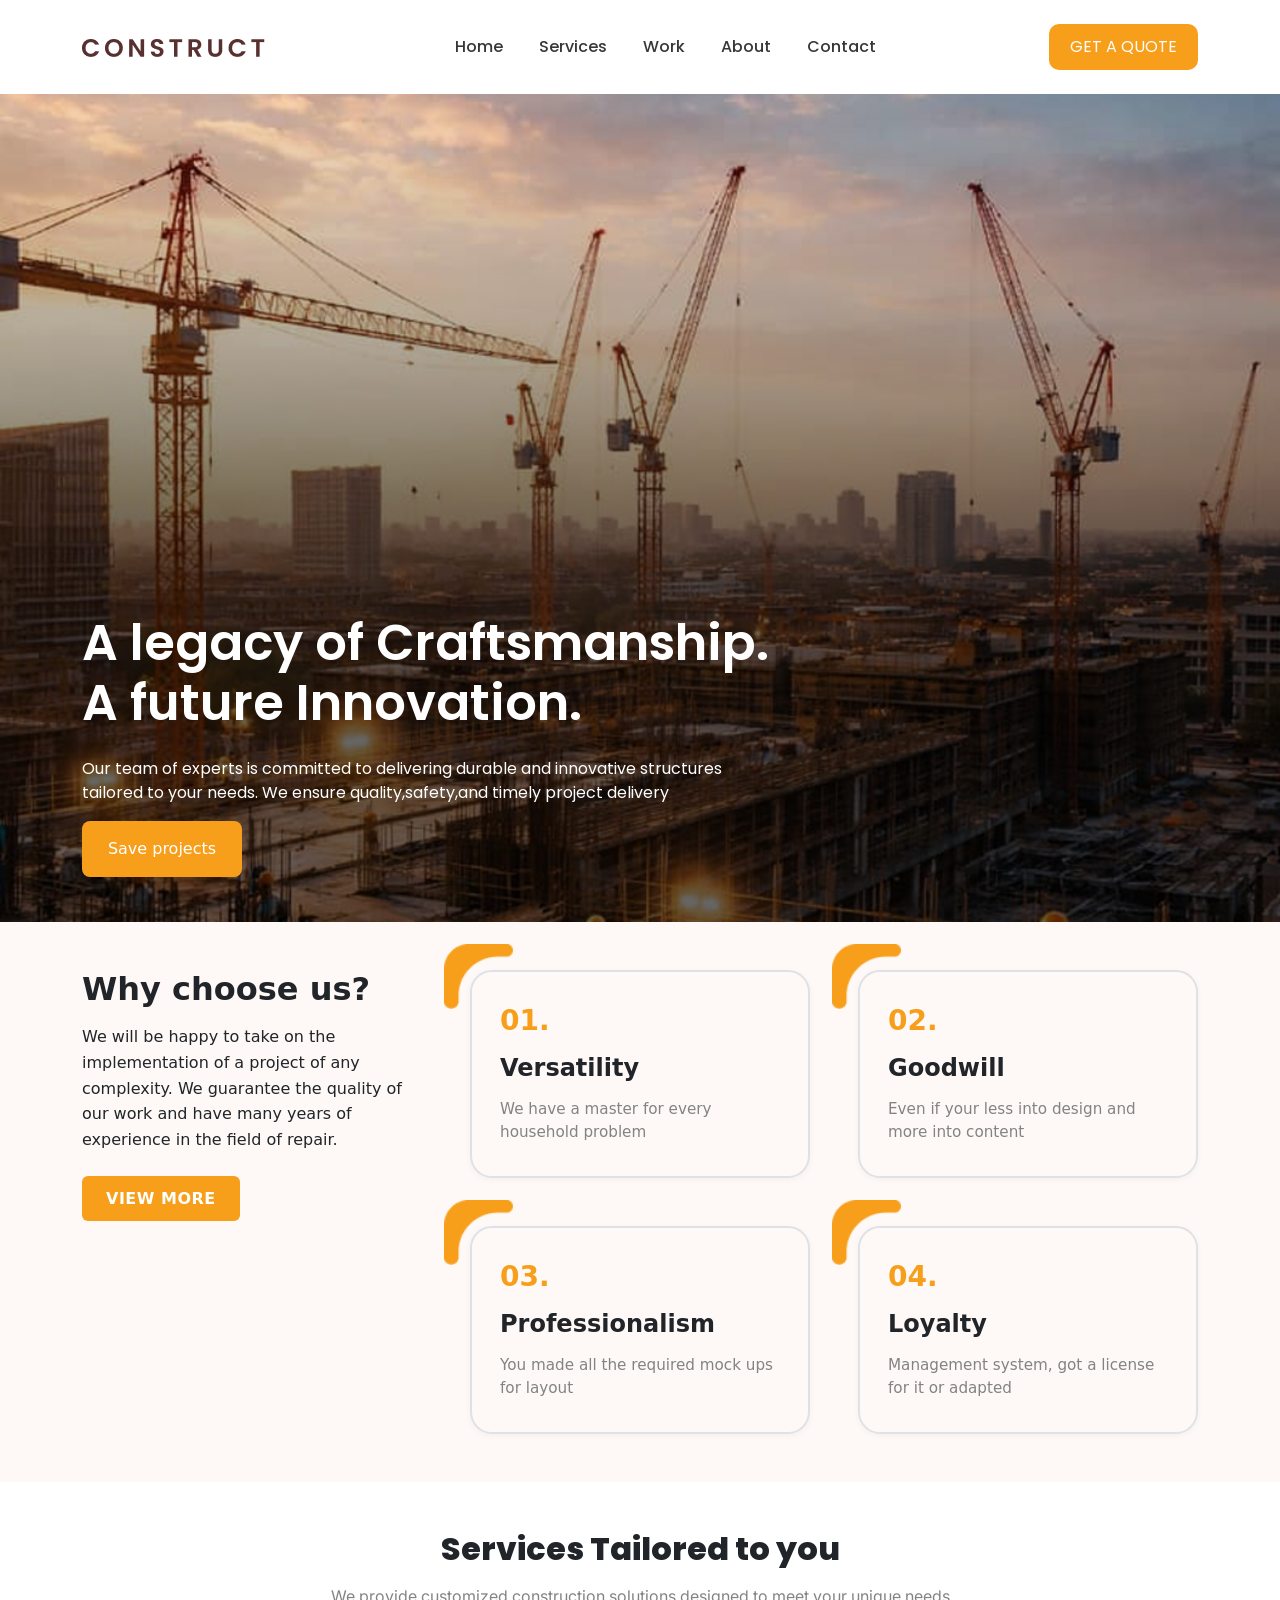
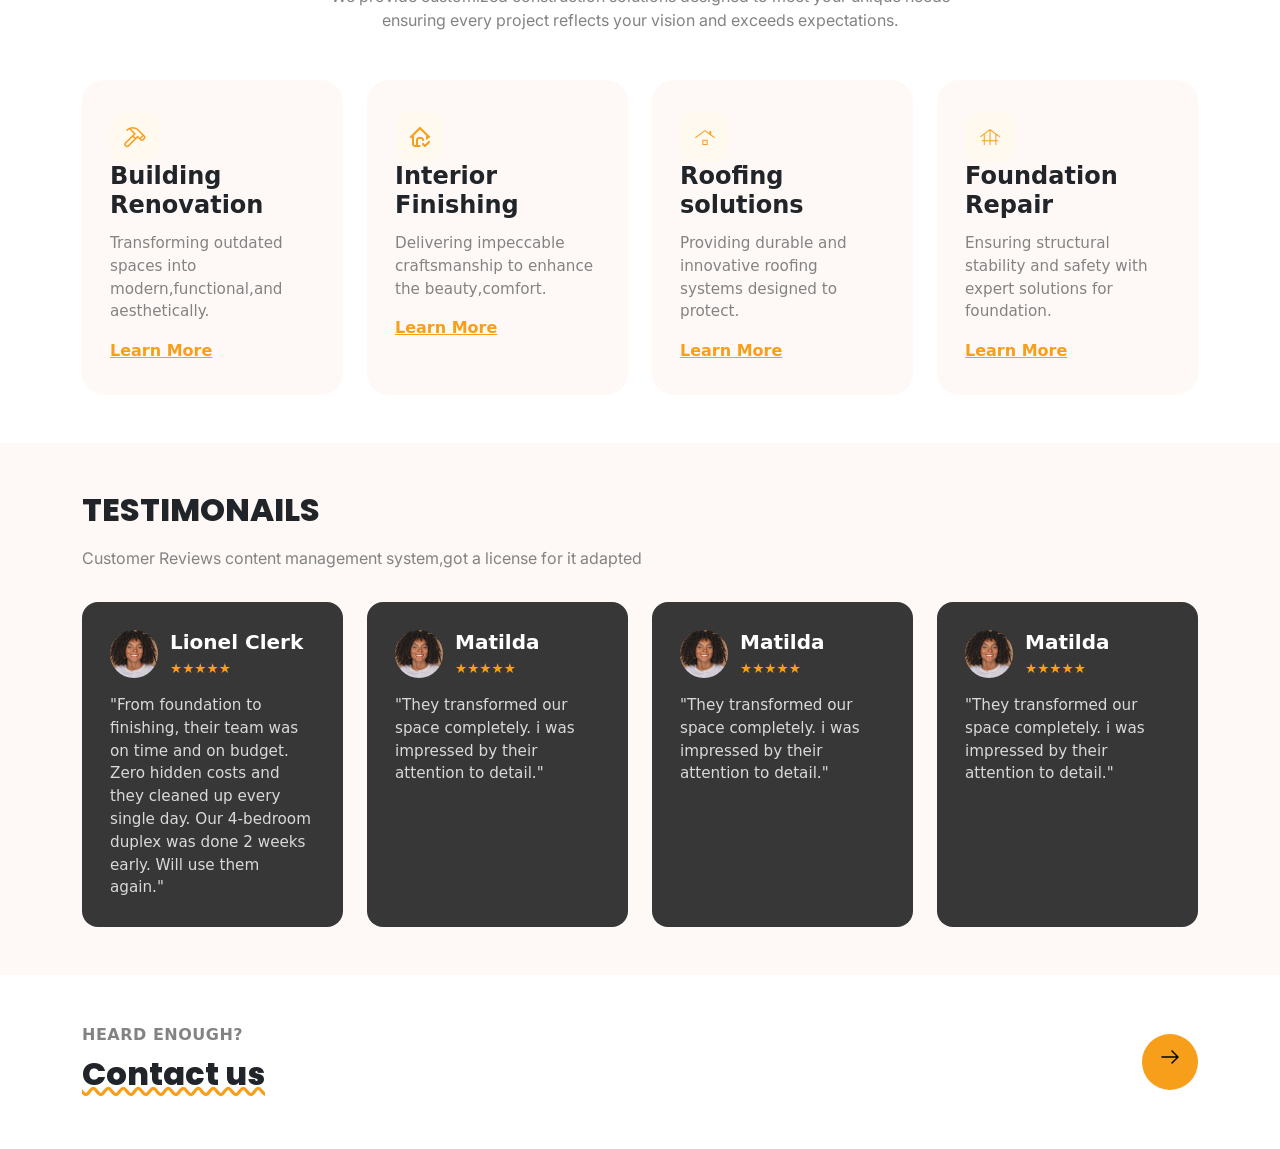
==== index.html @ 5e398c60 "fixes: removed my old code" ====
<!doctype html>
<html lang="en">
  <head>
    <meta charset="UTF-8" />
    <meta name="viewport" content="width=device-width, initial-scale=1.0" />
    <link
      href="https://cdn.jsdelivr.net/npm/bootstrap@5.3.8/dist/css/bootstrap.min.css"
      rel="stylesheet"
      integrity="sha384-sRIl4kxILFvY47J16cr9ZwB07vP4J8+LH7qKQnuqkuIAvNWLzeN8tE5YBujZqJLB"
      crossorigin="anonymous"
    />
    <link rel="stylesheet" href="style.css" />
    <title>Construct</title>
  </head>
  <body>
    <!-- nav -->
    <nav class="navbar navbar-expand-lg py-4">
      <div class="container">
        <a class="navbar-brand" href="index.html">
          <img src="assests/CONSTRUCT.png" alt="nav logo" />
        </a>

        <button
          class="navbar-toggler"
          type="button"
          data-bs-toggle="collapse"
          data-bs-target="#navbarSupportedContent"
        >
          <span class="navbar-toggler-icon"></span>
        </button>

        <div class="collapse navbar-collapse" id="navbarSupportedContent">
          <ul class="navbar-nav mx-auto">
            <li class="nav-item">
              <a class="nav-link" href="index.html">Home</a>
            </li>
            <li class="nav-item">
              <a class="nav-link" href="services.html">Services</a>
            </li>
            <li class="nav-item"><a class="nav-link" href="#">Work</a></li>
            <li class="nav-item"><a class="nav-link" href="#">About</a></li>
            <li class="nav-item"><a class="nav-link" href="#">Contact</a></li>
          </ul>

          <button class="sign-up-btn">GET A QUOTE</button>
        </div>
      </div>
    </nav>

    <!-- header -->

    <header>
      <section class="header-section-1">
        <div class="container">
          <h2>
            A legacy of Craftsmanship.
            <br />
            A future Innovation.
          </h2>
          <p>
            Our team of experts is committed to delivering durable and
            innovative structures tailored to your needs. We ensure
            quality,safety,and timely project delivery
          </p>
          <button>Save projects</button>
        </div>
      </section>
    </header>
    <!-- Main -->
    <main>


    <section class="why-choose py-5">
      <div class="container">
        <div class="row  g-md-5">
          <!-- Intro -->
          <div class="col-lg-4">
            <h2 class="why-title">Why choose us?</h2>
            <p class="why-text">
              We will be happy to take on the implementation of a project of any
              complexity. We guarantee the quality of our work and have many
              years of experience in the field of repair.
            </p>
            <button class="btn view-more-btn">VIEW MORE</button>
          </div>

          <!-- Cards 2x2 -->
          <div class="col-lg-8">
            <div class="row g-4 g-md-5">
              <div class="col-md-6">
                <div class="feature-card border border-2">
                  <img
                    src="assests/Rectangle 10 (1).png"
                    alt=""
                    class="card-hook"
                  />
                  <h3 class="card-number">01.</h3>
                  <h4 class="card-title">Versatility</h4>
                  <p class="card-text">
                    We have a master for every household problem
                  </p>
                </div>
              </div>

              <div class="col-md-6">
                <div class="feature-card border border-2">
                  <img
                    src="assests/Rectangle 10 (1).png"
                    alt=""
                    class="card-hook"
                  />
                  <h3 class="card-number">02.</h3>
                  <h4 class="card-title">Goodwill</h4>
                  <p class="card-text">
                    Even if your less into design and more into content
                  </p>
                </div>
              </div>

              <div class="col-md-6">
                <div class="feature-card border border-2">
                  <img
                    src="assests/Rectangle 10 (1).png"
                    alt=""
                    class="card-hook"
                  />
                  <h3 class="card-number">03.</h3>
                  <h4 class="card-title">Professionalism</h4>
                  <p class="card-text">
                    You made all the required mock ups for layout
                  </p>
                </div>
              </div>

              <div class="col-md-6">
                <div class="feature-card border border-2">
                  <img
                    src="assests/Rectangle 10 (1).png"
                    alt=""
                    class="card-hook"
                  />
                  <h3 class="card-number">04.</h3>
                  <h4 class="card-title">Loyalty</h4>
                  <p class="card-text">
                    Management system, got a license for it or adapted
                  </p>
                </div>
              </div>
            </div>
          </div>
        </div>
      </div>
    </section>

    <!-- Services -->
    <section class="services-section py-5">
      <div class="container text-center">
        <h2 class="services-title">Services Tailored to you</h2>
        <p class="services-text mx-auto">
          We provide customized construction solutions designed to meet your
          unique needs ensuring every project reflects your vision and exceeds
          expectations.
        </p>

        <div class="row g-4 mt-4">
          <div class="col-md-6 col-lg-3">
            <div class="service-card">
                <img src="assests/Frame 124.png" alt="" />
              <h4 class="service-title">Building Renovation</h4>
              <p class="service-text">
                Transforming outdated spaces into modern,functional,and
                aesthetically.
              </p>
              <a href="#" class="learn-more">Learn More</a>
            </div>
          </div>

          <div class="col-md-6 col-lg-3">
            <div class="service-card">
                <img src="assests/Frame 124 (1).png" alt="" />
              <h4 class="service-title">Interior Finishing</h4>
              <p class="service-text">
                Delivering impeccable craftsmanship to enhance the
                beauty,comfort.
              </p>
              <a href="#" class="learn-more">Learn More</a>
            </div>
          </div>

          <div class="col-md-6 col-lg-3">
            <div class="service-card">
                <img src="assests/Frame 124 (2).png" alt="" />
              <h4 class="service-title">Roofing solutions</h4>
              <p class="service-text">
                Providing durable and innovative roofing systems designed to
                protect.
              </p>
              <a href="#" class="learn-more">Learn More</a>
            </div>
          </div>

          <div class="col-md-6 col-lg-3">
            <div class="service-card">
                <img src="assests/Frame 124 (3).png" alt="" />
              <h4 class="service-title">Foundation Repair</h4>
              <p class="service-text">
                Ensuring structural stability and safety with expert solutions
                for foundation.
              </p>
              <a href="#" class="learn-more">Learn More</a>
            </div>
          </div>
        </div>
      </div>
    </section>

    <!-- Testimonials -->
    <section class="testimonials-section py-5">
      <div class="container">
        <h2 class="testimonials-title">TESTIMONAILS</h2>
        <p class="testimonials-text">
          Customer Reviews content management system,got a license for it
          adapted
        </p>

        <div class="row flex-nowrap testimonials-row">
          <!-- Card 1 -->
          <div class="col-md-3">
            <div class="testimonial-card">
              <div class="testimonial-header">
                <img
                  src="assests/Frame 124 (4).png"
                  alt=""
                  class="testimonial-avatar"
                />
                <div>
                  <h5 class="testimonial-name">Lionel Clerk</h5>
                  <div class="testimonial-stars">★★★★★</div>
                </div>
              </div>
              <p class="testimonial-text">
                "From foundation to finishing, their team was on time and on budget. Zero hidden costs and they cleaned up every single day. Our 4-bedroom duplex was done 2 weeks early. Will use them again."
              </p>
            </div>
          </div>
<!-- Card 2 -->
          <div class="col-md-3">
            <div class="testimonial-card">
              <div class="testimonial-header">
                <img
                  src="assests/Frame 124 (4).png"
                  alt=""
                  class="testimonial-avatar"
                />
                <div>
                  <h5 class="testimonial-name">Matilda</h5>
                  <div class="testimonial-stars">★★★★★</div>
                </div>
              </div>
              <p class="testimonial-text">
                "They transformed our space completely. i was impressed by
                their attention to detail."
              </p>
            </div>
          </div>
<!-- Card 3 -->
          <div class="col-md-3">
            <div class="testimonial-card">
              <div class="testimonial-header">
                <img
                  src="assests/Frame 124 (4).png"
                  alt=""
                  class="testimonial-avatar"
                />
                <div>
                  <h5 class="testimonial-name">Matilda</h5>
                  <div class="testimonial-stars">★★★★★</div>
                </div>
              </div>
              <p class="testimonial-text">
                "They transformed our space completely. i was impressed by
                their attention to detail."
              </p>
            </div>
          </div>
<!-- Card 4 -->
                    <div class="col-md-3">
            <div class="testimonial-card">
              <div class="testimonial-header">
                <img
                  src="assests/Frame 124 (4).png"
                  alt=""
                  class="testimonial-avatar"
                />
                <div>
                  <h5 class="testimonial-name">Matilda</h5>
                  <div class="testimonial-stars">★★★★★</div>
                </div>
              </div>
              <p class="testimonial-text">
                "They transformed our space completely. i was impressed by
                their attention to detail."
              </p>
            </div>
          </div>

        </div>
        
      </div>
    </section>

<!-- Contact us -->
    <section class="contact-us-section py-5">
      <div class="container d-flex justify-content-between align-items-center">
        <div>
          <p class="heard-enough">HEARD ENOUGH?</p>
          <h2 class="contact-title">Contact us</h2>
        </div>
        <a href="#" class="contact-arrow-btn"><img src="assests/si_hammer-line.png" alt=""></a>
      </div>
    </section>
        </main>

    <script
      src="https://cdn.jsdelivr.net/npm/bootstrap@5.3.8/dist/js/bootstrap.bundle.min.js"
      integrity="sha384-FKyoEForCGlyvwx9Hj09JcYn3nv7wiPVlz7YYwJrWVcXK/BmnVDxM+D2scQbITxI"
      crossorigin="anonymous"
    ></script>
  </body>
</html>


<!-- 
clamp() in CSS lets you set a value that can grow or shrink, but only within a limit.
The format is: clamp(minimum, preferred, maximum)
"Use the preferred value, but don't go below the minimum or above the maximum."

Example:
font-size: clamp(16px, 24px, 32px);
This means:
The font size will never be smaller than 16px.
It will try to use 24px.
It will never become larger than 32px.

way to remember it is:
clamp(min, preffered, max) = keep the value between two limits while allowing it to be responsive. -->
---- style.css ----
@import url("https://fonts.googleapis.com/css2?family=Inter:ital,opsz,wght@0,14..32,100..900;1,14..32,100..900&display=swap");
@import url("https://fonts.googleapis.com/css2?family=Poppins:ital,wght@0,100;0,200;0,300;0,400;0,500;0,600;0,700;0,800;0,900;1,100;1,200;1,300;1,400;1,500;1,600;1,700;1,800;1,900&display=swap");

:root {
  --orange-color: #f79e1b;
  --text-mute: #838383;
  --mute-color: #fef9f6;
  --black-color: #373737;
  --white-color: #ffffff;
  --ff-poppins: "Poppins", sans-serif;
  --ff-inter: "Inter", sans-serif;
}

/* Navbar */
.navbar {
  font-family: var(--ff-poppins);
  font-weight: 500;
  font-size: 16px;
}
.nav-link {
  color: var(--black-color);
}

.sign-up-btn {
  background-color: var(--orange-color);
  border: none;
  color: var(--white-color);
  padding: 11px 21px;
  border-radius: 10px;
}
.navbar-nav {
  display: flex;
  gap: 20px;
}
.navbar-nav a:hover {
  color: var(--orange-color);
}

/* header-hero */
/* Section 1 */

.header-section-1 {
  min-height: 92vh;
  background-image: url("assests/Hero.png");
  background-size: cover;
  background-position: center;
  background-repeat: no-repeat;
  display: flex;
  flex-direction: column;
  justify-content: end;
  padding: 0 0 45px 0;
}

.header-section-1 h2 {
  color: white;
  font-size: 50px;
  font-family: var(--ff-poppins);
  font-weight: 600;
  padding-bottom: 1rem;
}

.header-section-1 p {
  color: white;
  font-family: var(--ff-poppins);
  width: 42rem;
}

.header-section-1 button {
  background-color: #f79e1b;
  color: white;
  width: 10rem;
  padding: 1rem;
  border-radius: 8px;
  border: none;
}
/* Main */
main {
  background-color: rgba(254, 249, 246, 1);
}

/* Section 1 */

.section-1 {
  display: flex;
  justify-content: space-between;
}

.section-1 .text-div {
  width: 418px;
}

.section-1 .card-div {
  display: flex;
  position: absolute;
  justify-content: space-between;
}

.section-1 .card-div .card {
  width: 365px;
  height: 234px;
}

.section-1 .card-div h3 {
  color: rgba(247, 158, 27, 1);
}

.section-1 .card-div h6 {
  font-weight: 700;
  font-style: 24px;
  font-family: var(--ff-inter);
  color: black;
}

.section-1 .card-div p {
  font-weight: 400;
  font-size: 16px;
  color: rgba(131, 131, 131, 1);
  font-family: var(--ff-inter);
}

.section-1 .card-div img {
  position: relative;
  left: -1.5rem;
  top: 2rem;
}

.section-1 h2 {
  font-size: 50px;
  font-weight: 600;
  font-family: var(--ff-poppins);
}

.section-1 p {
  font-size: 16px;
  font-weight: 500;
  font-family: var(--ff-inter);
}

.section-1 button {
  background-color: rgba(247, 158, 27, 1);
  color: white;
  padding: 11px 21px;
  border-radius: 10px;
  border: none;
}

.why-choose {
  background: var(--mute-color);
}

/* Left column */
.why-title {
  font-weight: 800;
  margin-bottom: 1rem;
}

.why-text {
  line-height: 1.6;
  margin-bottom: 1.5rem;
}

.view-more-btn {
  background: var(--orange-color);
  color: #fff;
  font-weight: 600;
  letter-spacing: 0.5px;
  padding: 0.65rem 1.5rem;
  border-radius: 6px;
  border: none;
}
.view-more-btn:hover {
  background: #e0951c;
  color: #fff;
}

/* Card */
.feature-card {
  position: relative;
  border-radius: 22px;
  padding: 2rem 1.75rem;
  box-shadow: 0 2px 6px rgba(0, 0, 0, 0.04);
  z-index: 1;
}

.card-hook {
  position: absolute;
  top: -28px;
  left: -28px;
  width: 70px;
  height: auto;
  z-index: -1;
  pointer-events: none;
}

.card-number {
  color: var(--orange-color);
  font-weight: 800;
  font-size: 1.75rem;
  margin-bottom: 1rem;
}

.card-title {
  font-weight: 700;
  margin-bottom: 1rem;
}

.card-text {
  color: var(--text-mute);
  font-size: 0.95rem;
  margin: 0;
  line-height: 1.5;
}

/* Services Tailored to you */

.services-section {
  background: var(--white-color);
}

.services-title {
  font-weight: 800;
  font-family: var(--ff-poppins);
  margin-bottom: 1rem;
}

.services-text {
  color: var(--text-mute);
  font-family: var(--ff-inter);
  max-width: 40rem;
}

.service-card {
  background: var(--mute-color);
  border-radius: 22px;
  padding: 2rem 1.75rem;
  height: 100%;
  text-align: left;
}

.service-icon {
  background: #fff;
  width: 56px;
  height: 56px;
  border-radius: 50%;
  display: flex;
  align-items: center;
  justify-content: center;
  margin-bottom: 1.5rem;
}

.service-icon img {
  width: 26px;
  height: 26px;
}

.service-title {
  font-weight: 700;
  margin-bottom: 0.75rem;
}

.service-text {
  color: var(--text-mute);
  font-size: 0.95rem;
  line-height: 1.5;
  margin-bottom: 1rem;
}

.learn-more {
  color: var(--orange-color);
  font-weight: 600;
  text-decoration: underline;
}
.learn-more:hover {
  color: #e0951c;
}

/* Testimonials */

.testimonials-section {
  background: var(--mute-color);
}

.testimonials-title {
  font-weight: 800;
  font-family: var(--ff-poppins);
  margin-bottom: 1rem;
}

.testimonials-text {
  color: var(--text-mute);
  font-family: var(--ff-inter);
  margin-bottom: 2rem;
}

.testimonials-row {
  overflow-x: auto;
}

.testimonial-card {
  background: var(--black-color);
  border-radius: 16px;
  padding: 1.75rem;
  height: 100%;
}

.testimonial-header {
  display: flex;
  align-items: center;
  gap: 12px;
  margin-bottom: 1rem;
}

.testimonial-avatar {
  width: 48px;
  height: 48px;
  border-radius: 50%;
  object-fit: cover;
}

.testimonial-name {
  color: var(--white-color);
  font-weight: 600;
  margin-bottom: 0.25rem;
}

.testimonial-stars {
  color: var(--orange-color);
  font-size: 0.85rem;
}

.testimonial-text {
  color: #d9d9d9;
  font-size: 0.95rem;
  line-height: 1.5;
  margin: 0;
}

/* Contact us */

.contact-us-section {
  background: var(--white-color);
}

.heard-enough {
  color: var(--text-mute);
  font-weight: 600;
  letter-spacing: 0.5px;
  margin-bottom: 0.5rem;
}

.contact-title {
  font-weight: 800;
  font-family: var(--ff-poppins);
  text-decoration: underline;
  text-decoration-color: var(--orange-color);
  text-decoration-style: wavy;
}

.contact-arrow-btn {
  background: var(--orange-color);
  color: var(--white-color);
  width: 56px;
  height: 56px;
  border-radius: 50%;
  display: flex;
  align-items: center;
  justify-content: center;
  font-size: 1.25rem;
  text-decoration: none;
}
.contact-arrow-btn:hover {
  background: #e0951c;
  color: var(--white-color);
}

/* tablet screen */
@media (min-width: 768px) and (max-width: 991px) {
  /* Navbar */
  .navbar-nav {
    gap: 5px;
  }
  .navbar-nav a:hover {
    color: var(--black-color);
  }

  /* header-hero */

  .header-section-1 {
    min-height: 70vh;
    padding: 20px 0;
    justify-content: center;
  }
  .header-section-1 h2 {
    font-size: 50px;
    text-align: start;
  }

  .header-section-1 p {
    text-align: start;
    width: 100%;
    font-size: 20px;
  }

  .header-section-1 button {
    min-width: 100%;
    font-size: 20px;
  }
  /*  */
  .card-hook {
    width: 56px;
    top: -22px;
    left: -22px;
  }

  /* Contact us */
  .contact-title {
    font-size: 2rem;
  }
}

/* mobile screen */
@media (max-width: 768px) {
  /* Navbar */
  .navbar-nav {
    gap: 1px;
  }
  .navbar-nav a:hover {
    color: var(--black-color);
  }

  /* header-hero */

  .header-section-1 {
    min-height: 70vh;
    padding: 20px 0;
    justify-content: center;
  }

  .header-section-1 h2 {
    font-size: 35px;
    text-align: start;
  }

  .header-section-1 p {
    text-align: start;
    width: 100%;
  }

.header-section-1 button{
min-width: 100%;

}
/*  */
 .feature-card { padding: 1.5rem 1.25rem; }
  .card-hook {
    display: none;
  }

  /* Services */
  .services-text {
    max-width: 100%;
  }

  /* Testimonials */
  .testimonials-row {
    flex-wrap: nowrap;
  }
  .testimonial-card {
    min-width: 260px;
  }

  /* Contact us */
  .contact-us-section .container {
    flex-direction: column;
    align-items: flex-start;
    gap: 1.5rem;
  }
  .contact-title {
    font-size: 2rem;
  }
}
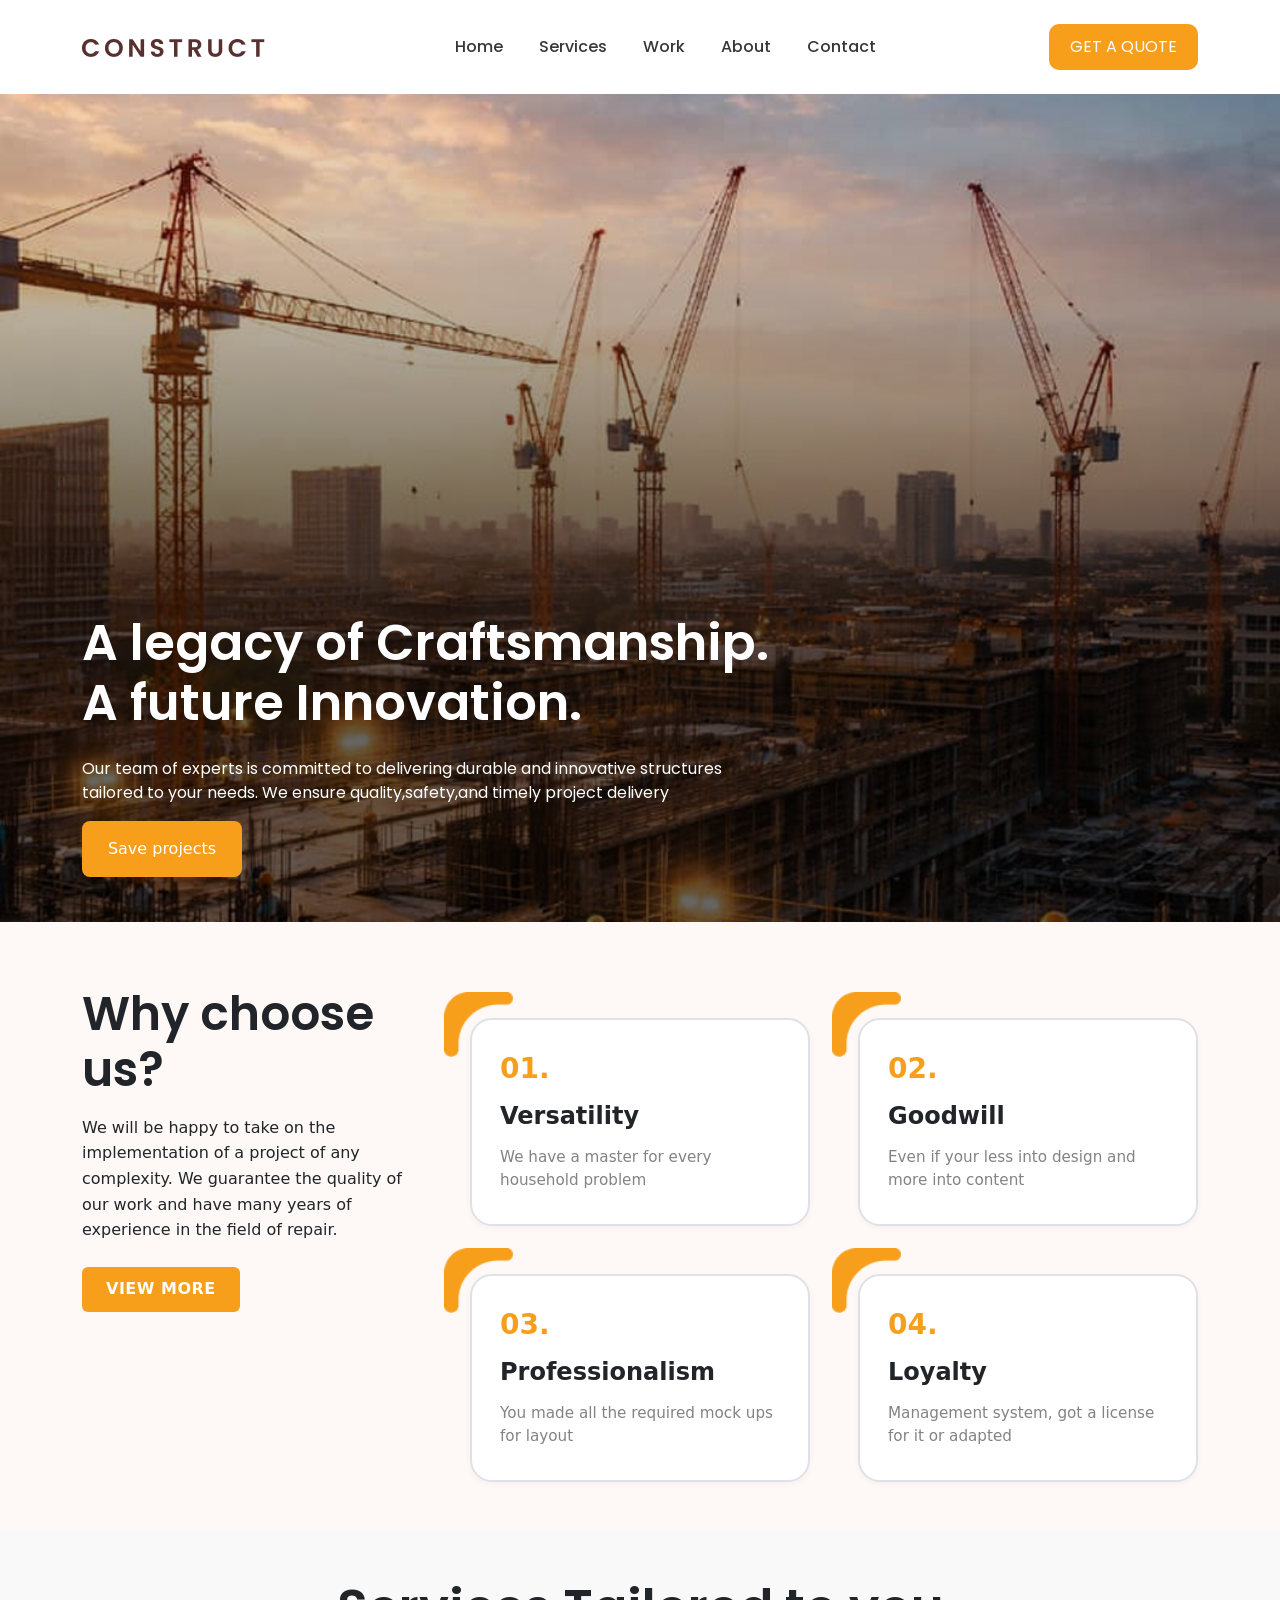
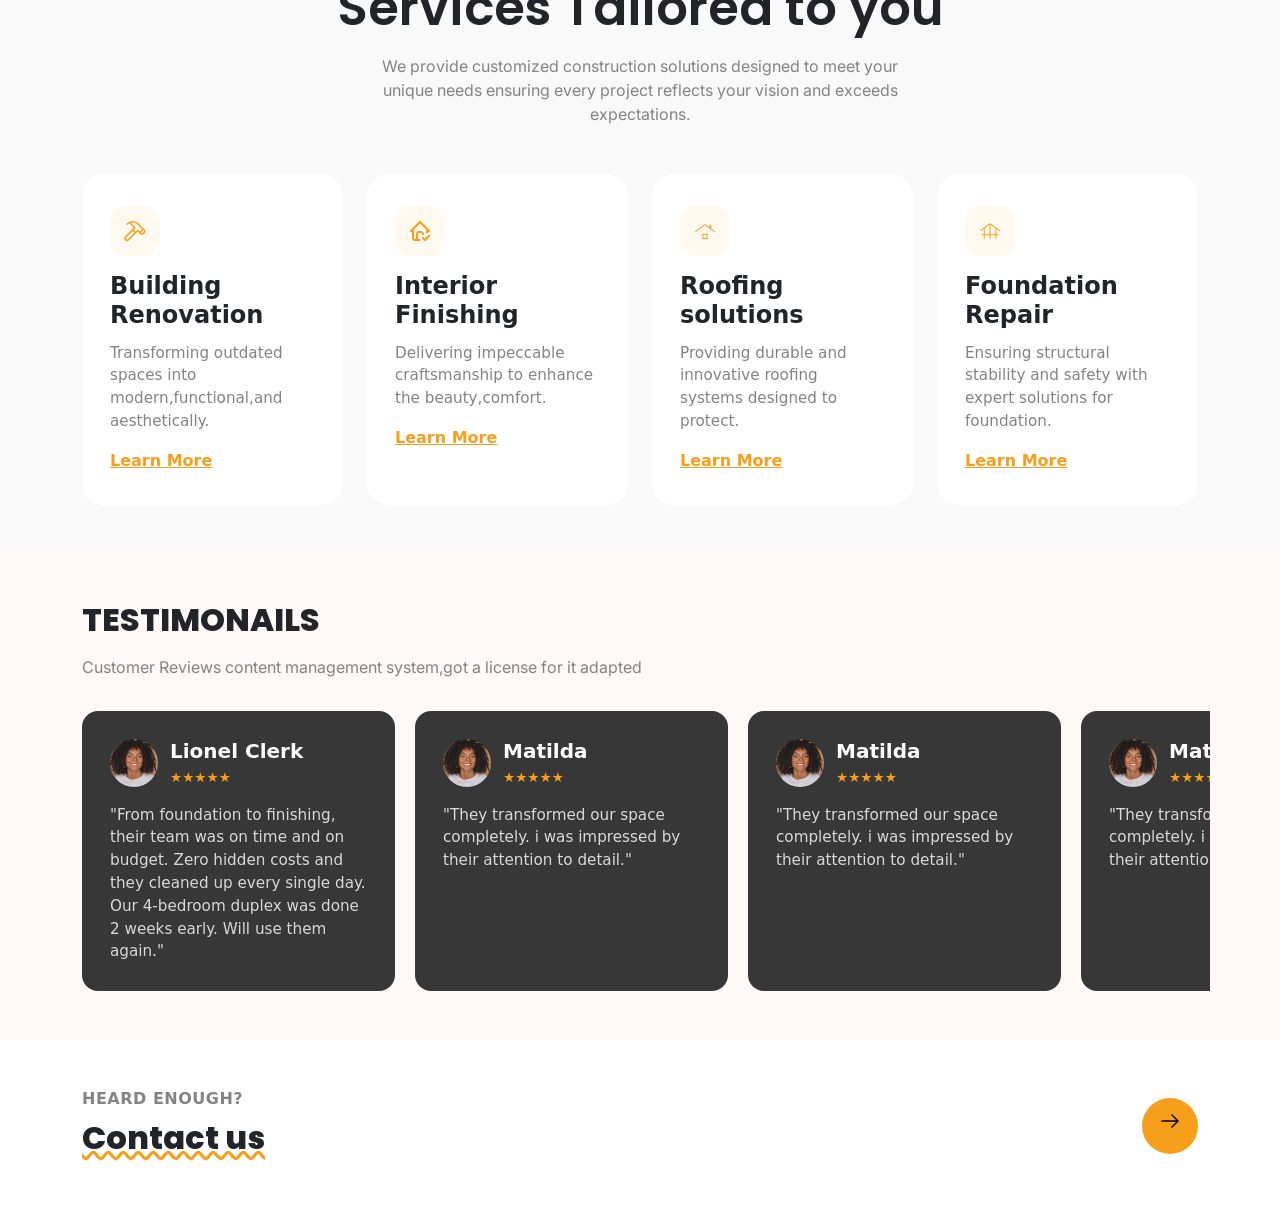
==== commit 87cd9474: "worked on project" ====
--- a/index.html
+++ b/index.html
@@ -38,7 +38,7 @@
               <a class="nav-link" href="services.html">Services</a>
             </li>
             <li class="nav-item"><a class="nav-link" href="#">Work</a></li>
-            <li class="nav-item"><a class="nav-link" href="#">About</a></li>
+            <li class="nav-item"><a class="nav-link" href="about.html">About</a></li>
             <li class="nav-item"><a class="nav-link" href="#">Contact</a></li>
           </ul>
 
@@ -74,7 +74,7 @@
       <div class="container">
         <div class="row  g-md-5">
           <!-- Intro -->
-          <div class="col-lg-4">
+          <div class="col-lg-4 pt-3">
             <h2 class="why-title">Why choose us?</h2>
             <p class="why-text">
               We will be happy to take on the implementation of a project of any
@@ -85,7 +85,7 @@
           </div>
 
           <!-- Cards 2x2 -->
-          <div class="col-lg-8">
+          <div class="col-lg-8 pt-5">
             <div class="row g-4 g-md-5">
               <div class="col-md-6">
                 <div class="feature-card border border-2">
@@ -223,7 +223,7 @@
           adapted
         </p>
 
-        <div class="row flex-nowrap testimonials-row">
+        <div class="row flex-nowrap testimonials-row gap-5">
           <!-- Card 1 -->
           <div class="col-md-3">
             <div class="testimonial-card">
@@ -316,7 +316,10 @@
           <p class="heard-enough">HEARD ENOUGH?</p>
           <h2 class="contact-title">Contact us</h2>
         </div>
-        <a href="#" class="contact-arrow-btn"><img src="assests/si_hammer-line.png" alt=""></a>
+        <div class="d-flex align-items-center">
+           <a href="#" class="contact-arrow-btn"><img src="assests/si_hammer-line.png" alt=""></a>
+        </div>
+       
       </div>
     </section>
         </main>
--- a/style.css
+++ b/style.css
@@ -150,8 +150,10 @@
 
 /* Left column */
 .why-title {
-  font-weight: 800;
-  margin-bottom: 1rem;
+  font-weight: 600;
+  margin-bottom: 1rem;
+  font-family: var(--ff-poppins);
+  font-size: 47px;
 }
 
 .why-text {
@@ -180,6 +182,7 @@
   padding: 2rem 1.75rem;
   box-shadow: 0 2px 6px rgba(0, 0, 0, 0.04);
   z-index: 1;
+  background-color: white;
 }
 
 .card-hook {
@@ -214,27 +217,33 @@
 /* Services Tailored to you */
 
 .services-section {
-  background: var(--white-color);
+  background-color: rgba(249, 249, 249, 1);
 }
 
 .services-title {
-  font-weight: 800;
-  font-family: var(--ff-poppins);
-  margin-bottom: 1rem;
+  font-weight: 600;
+  font-family: var(--ff-poppins);
+  margin-bottom: 1rem;
+  font-size: 50px;
 }
 
 .services-text {
   color: var(--text-mute);
   font-family: var(--ff-inter);
-  max-width: 40rem;
+width: 546px;
+  font-size: 16px;
 }
 
 .service-card {
-  background: var(--mute-color);
+  background-color: white;
   border-radius: 22px;
   padding: 2rem 1.75rem;
   height: 100%;
   text-align: left;
+}
+
+.service-card img {
+    padding-bottom: 1rem;
 }
 
 .service-icon {
@@ -301,6 +310,7 @@
   border-radius: 16px;
   padding: 1.75rem;
   height: 100%;
+  width: 120%;
 }
 
 .testimonial-header {
@@ -373,6 +383,10 @@
   color: var(--white-color);
 }
 
+.contact-us-section img {
+
+}
+
 /* tablet screen */
 @media (min-width: 768px) and (max-width: 991px) {
   /* Navbar */
@@ -457,6 +471,14 @@
   }
 
   /* Services */
+
+  .services-title {
+  font-weight: 600;
+  font-family: var(--ff-poppins);
+  margin-bottom: 1rem;
+  font-size: 30px;
+}
+
   .services-text {
     max-width: 100%;
   }
@@ -465,9 +487,11 @@
   .testimonials-row {
     flex-wrap: nowrap;
   }
+
   .testimonial-card {
-    min-width: 260px;
-  }
+
+  width: 100%;
+}
 
   /* Contact us */
   .contact-us-section .container {
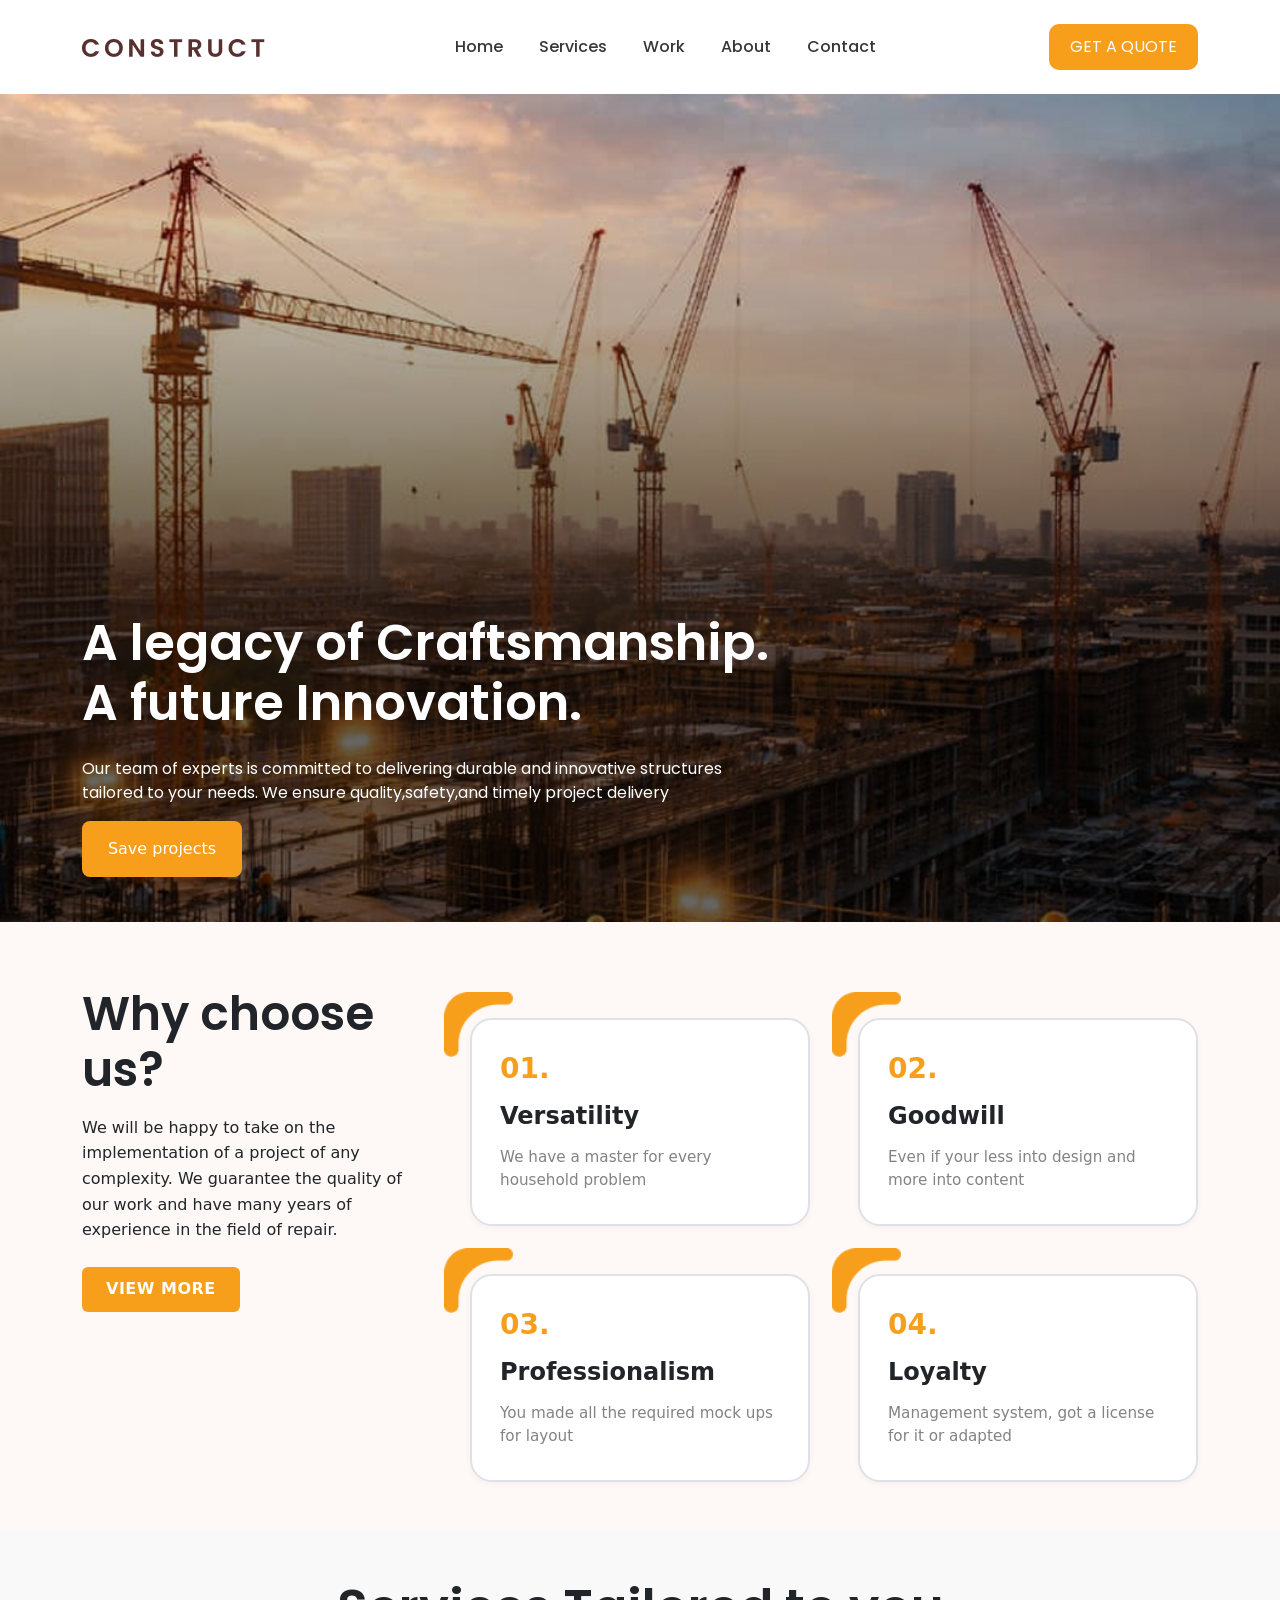
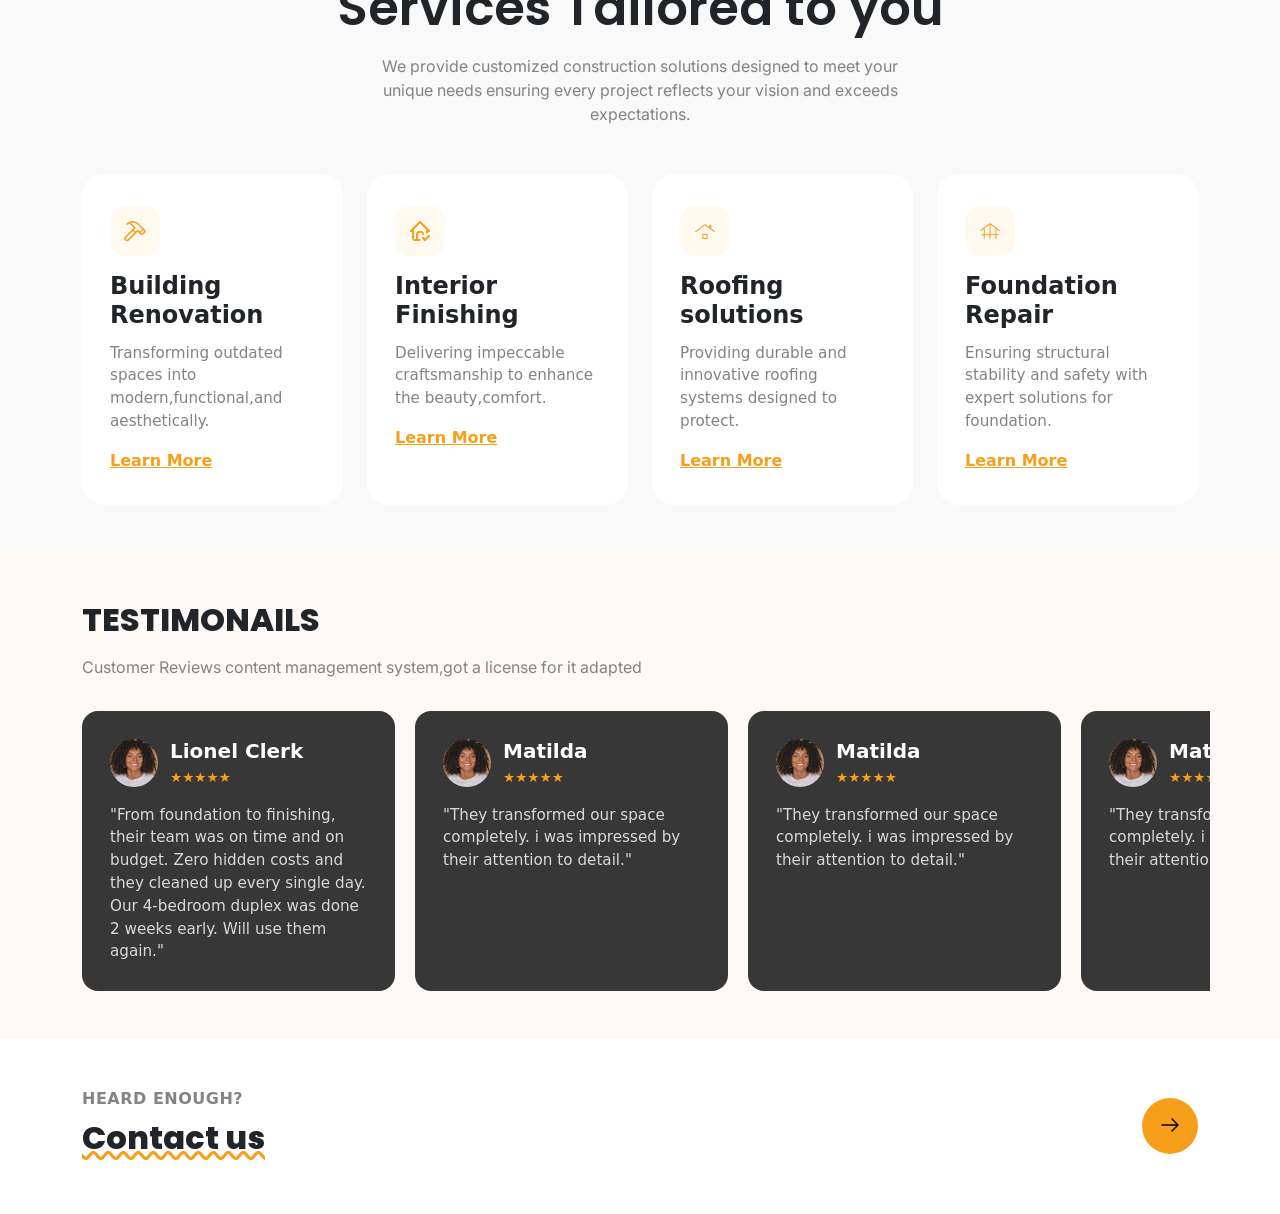
==== commit 42becdeb: "worked on work, index and about" ====
--- a/index.html
+++ b/index.html
@@ -37,9 +37,9 @@
             <li class="nav-item">
               <a class="nav-link" href="services.html">Services</a>
             </li>
-            <li class="nav-item"><a class="nav-link" href="#">Work</a></li>
+            <li class="nav-item"><a class="nav-link" href="work.html">Work</a></li>
             <li class="nav-item"><a class="nav-link" href="about.html">About</a></li>
-            <li class="nav-item"><a class="nav-link" href="#">Contact</a></li>
+            <li class="nav-item"><a class="nav-link" href="contact.html">Contact</a></li>
           </ul>
 
           <button class="sign-up-btn">GET A QUOTE</button>
@@ -332,18 +332,3 @@
   </body>
 </html>
 
-
-<!-- 
-clamp() in CSS lets you set a value that can grow or shrink, but only within a limit.
-The format is: clamp(minimum, preferred, maximum)
-"Use the preferred value, but don't go below the minimum or above the maximum."
-
-Example:
-font-size: clamp(16px, 24px, 32px);
-This means:
-The font size will never be smaller than 16px.
-It will try to use 24px.
-It will never become larger than 32px.
-
-way to remember it is:
-clamp(min, preffered, max) = keep the value between two limits while allowing it to be responsive. -->
--- a/style.css
+++ b/style.css
@@ -73,6 +73,7 @@
   border-radius: 8px;
   border: none;
 }
+
 /* Main */
 main {
   background-color: rgba(254, 249, 246, 1);
@@ -384,9 +385,8 @@
 }
 
 .contact-us-section img {
-
-}
-
+  padding-top: 0.5rem;
+}
 /* tablet screen */
 @media (min-width: 768px) and (max-width: 991px) {
   /* Navbar */
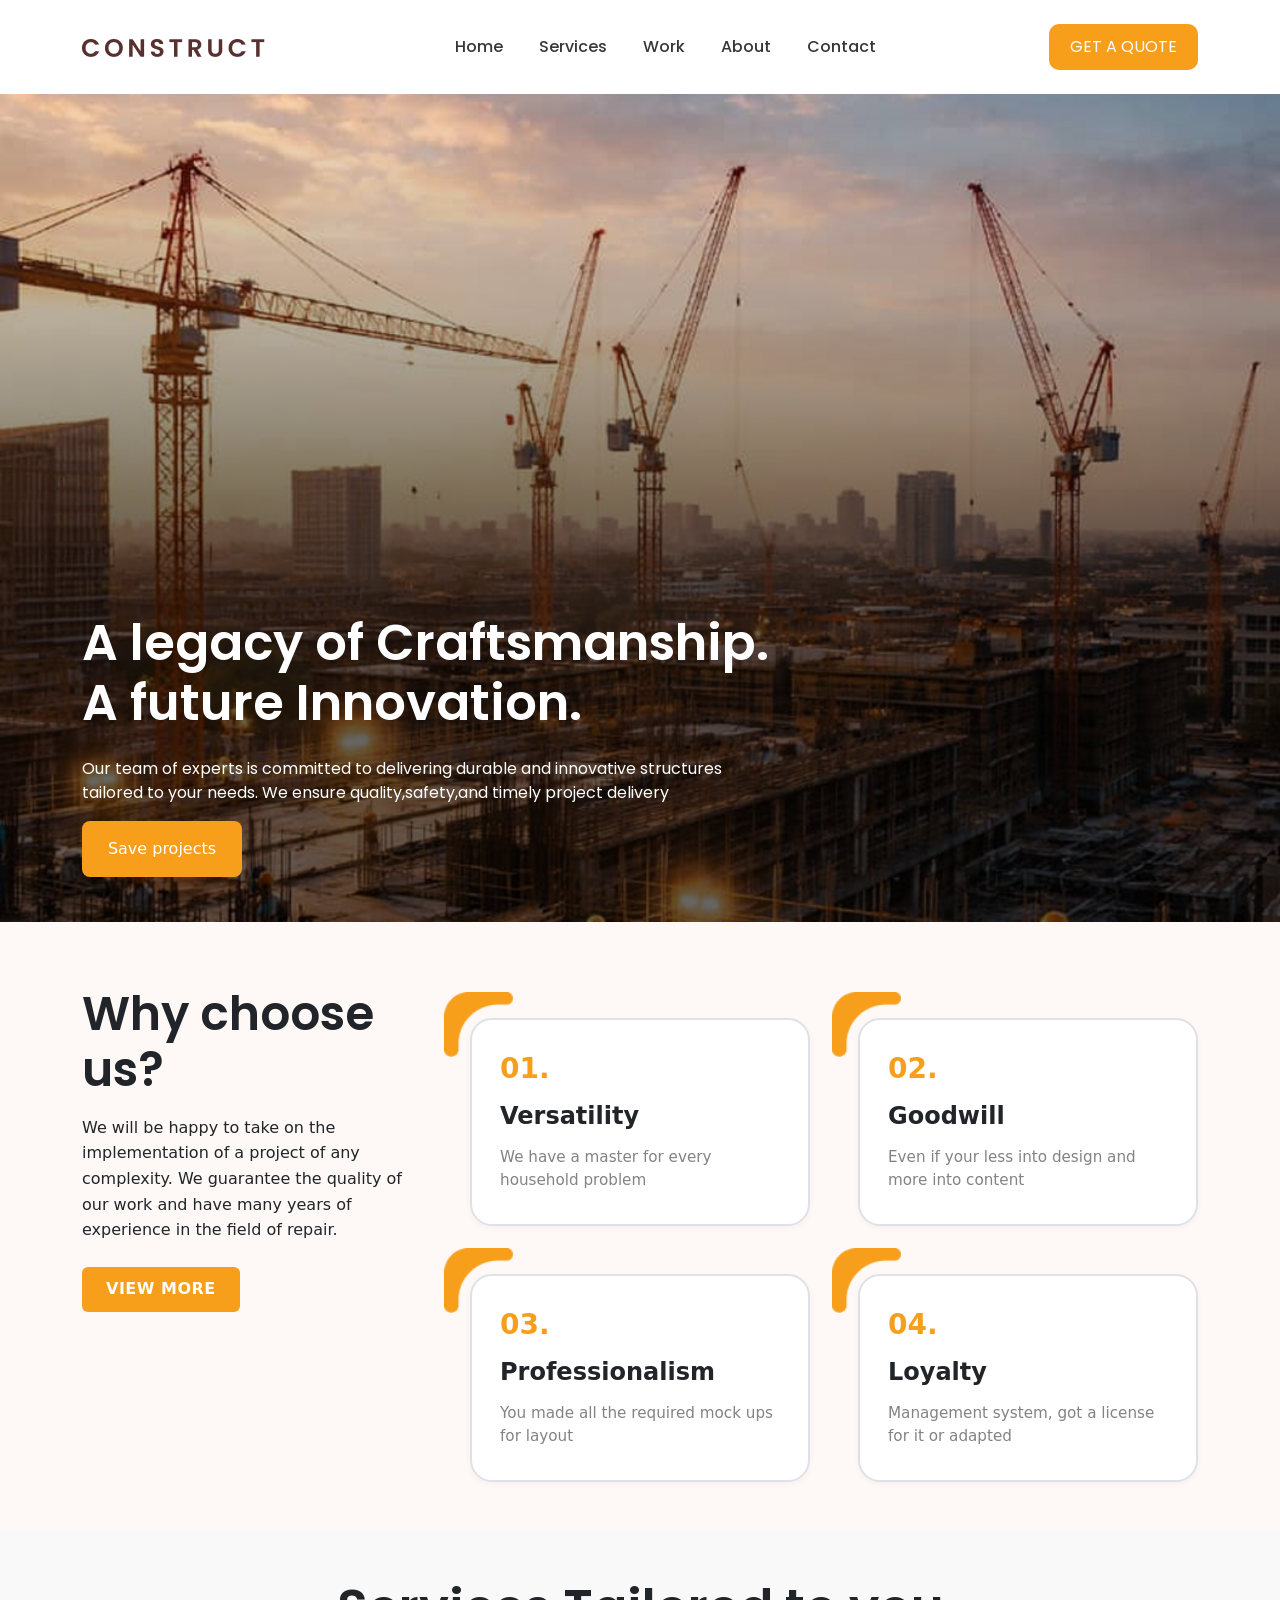
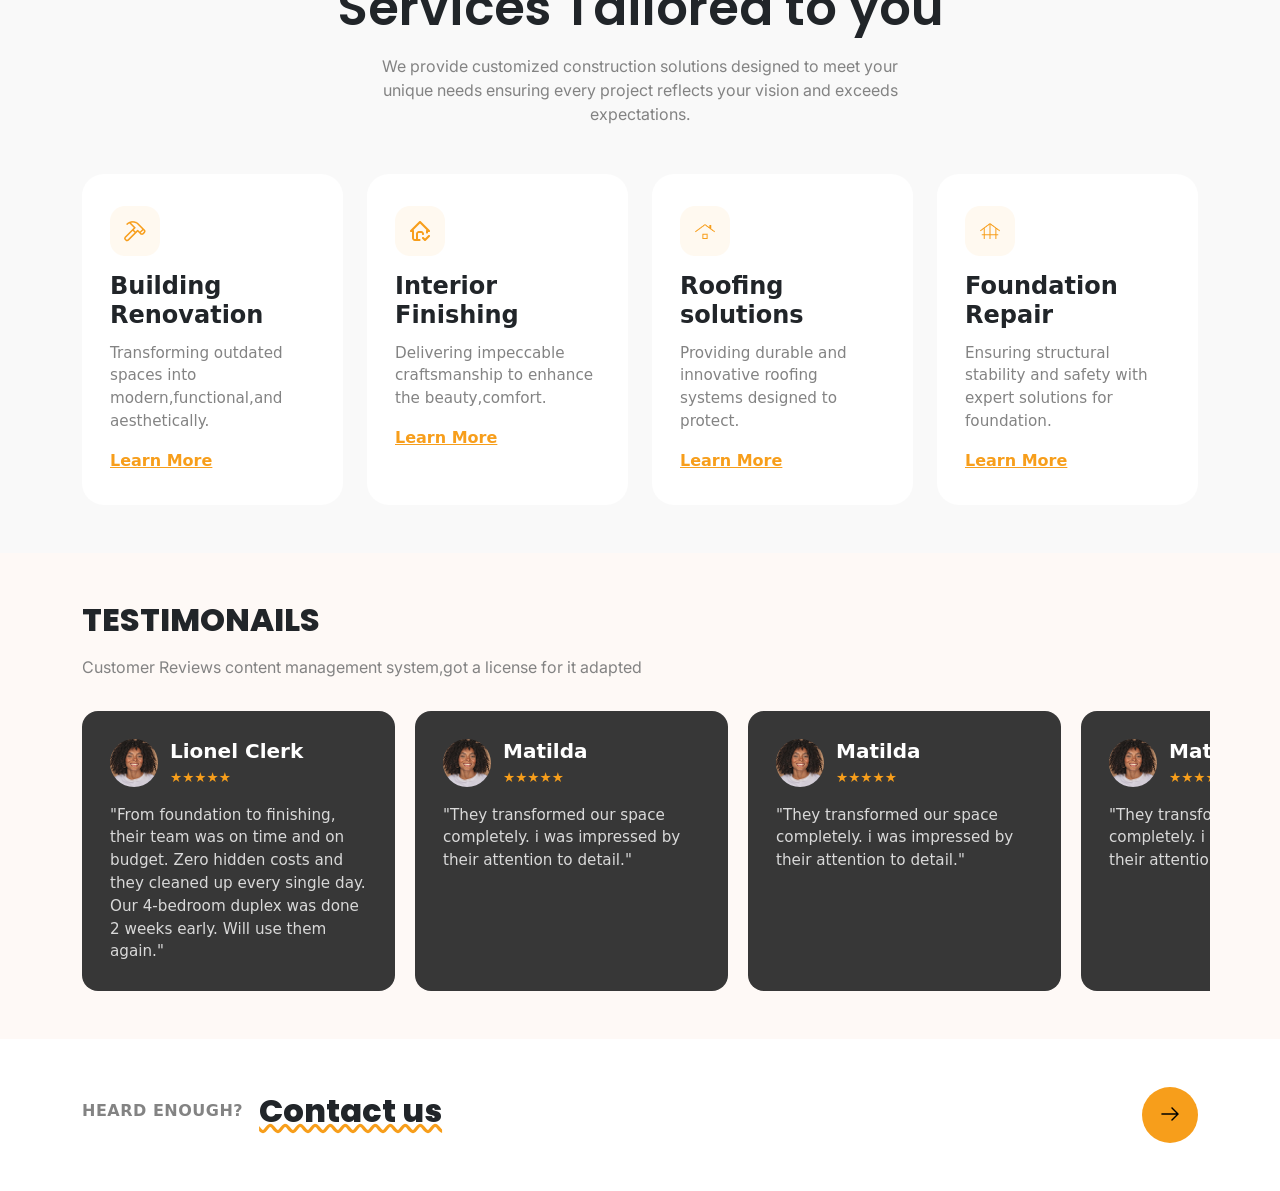
==== commit 618500d7: "fixes: fixed part in index" ====
--- a/index.html
+++ b/index.html
@@ -312,7 +312,7 @@
 <!-- Contact us -->
     <section class="contact-us-section py-5">
       <div class="container d-flex justify-content-between align-items-center">
-        <div>
+        <div class="d-flex cta-div">
           <p class="heard-enough">HEARD ENOUGH?</p>
           <h2 class="contact-title">Contact us</h2>
         </div>
--- a/style.css
+++ b/style.css
@@ -379,14 +379,18 @@
   font-size: 1.25rem;
   text-decoration: none;
 }
-.contact-arrow-btn:hover {
-  background: #e0951c;
-  color: var(--white-color);
-}
+
 
 .contact-us-section img {
   padding-top: 0.5rem;
 }
+
+.cta-div {
+  display: flex;
+align-items: center;
+gap: 1rem;
+}
+
 /* tablet screen */
 @media (min-width: 768px) and (max-width: 991px) {
   /* Navbar */
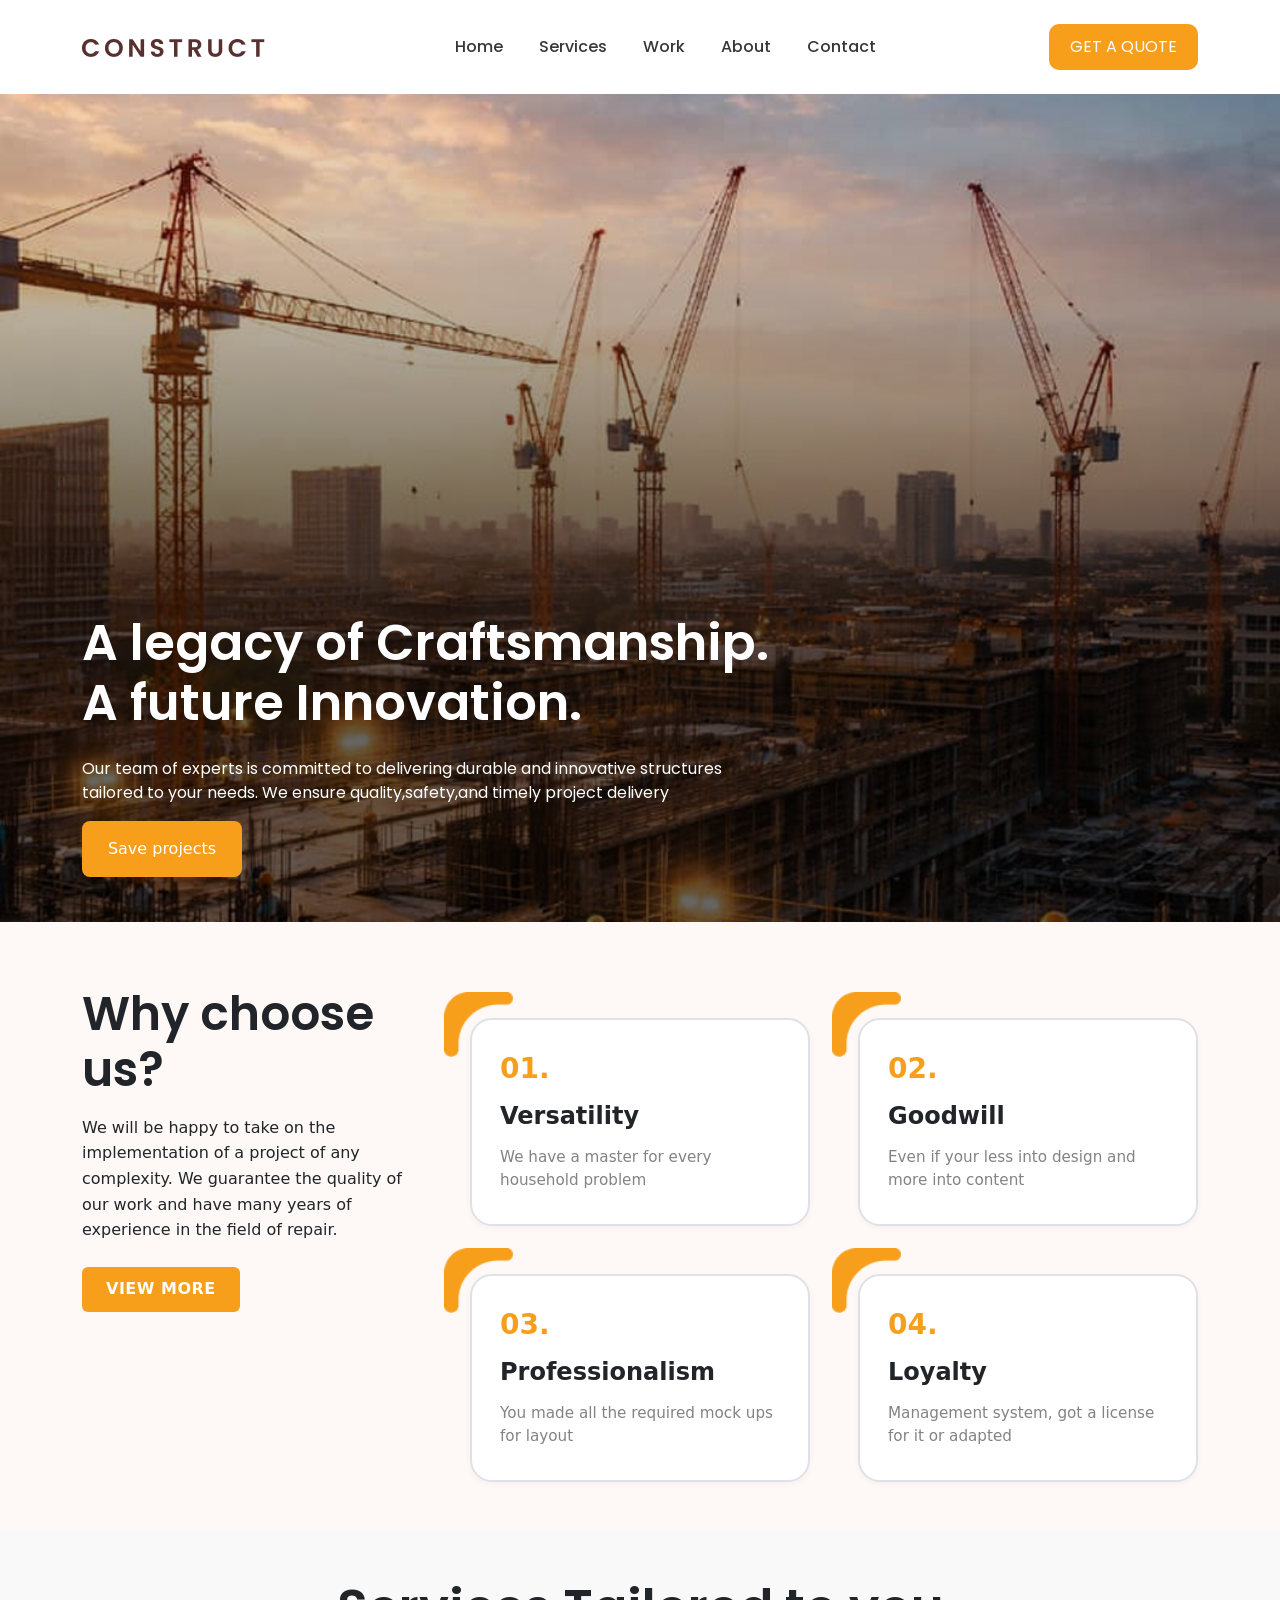
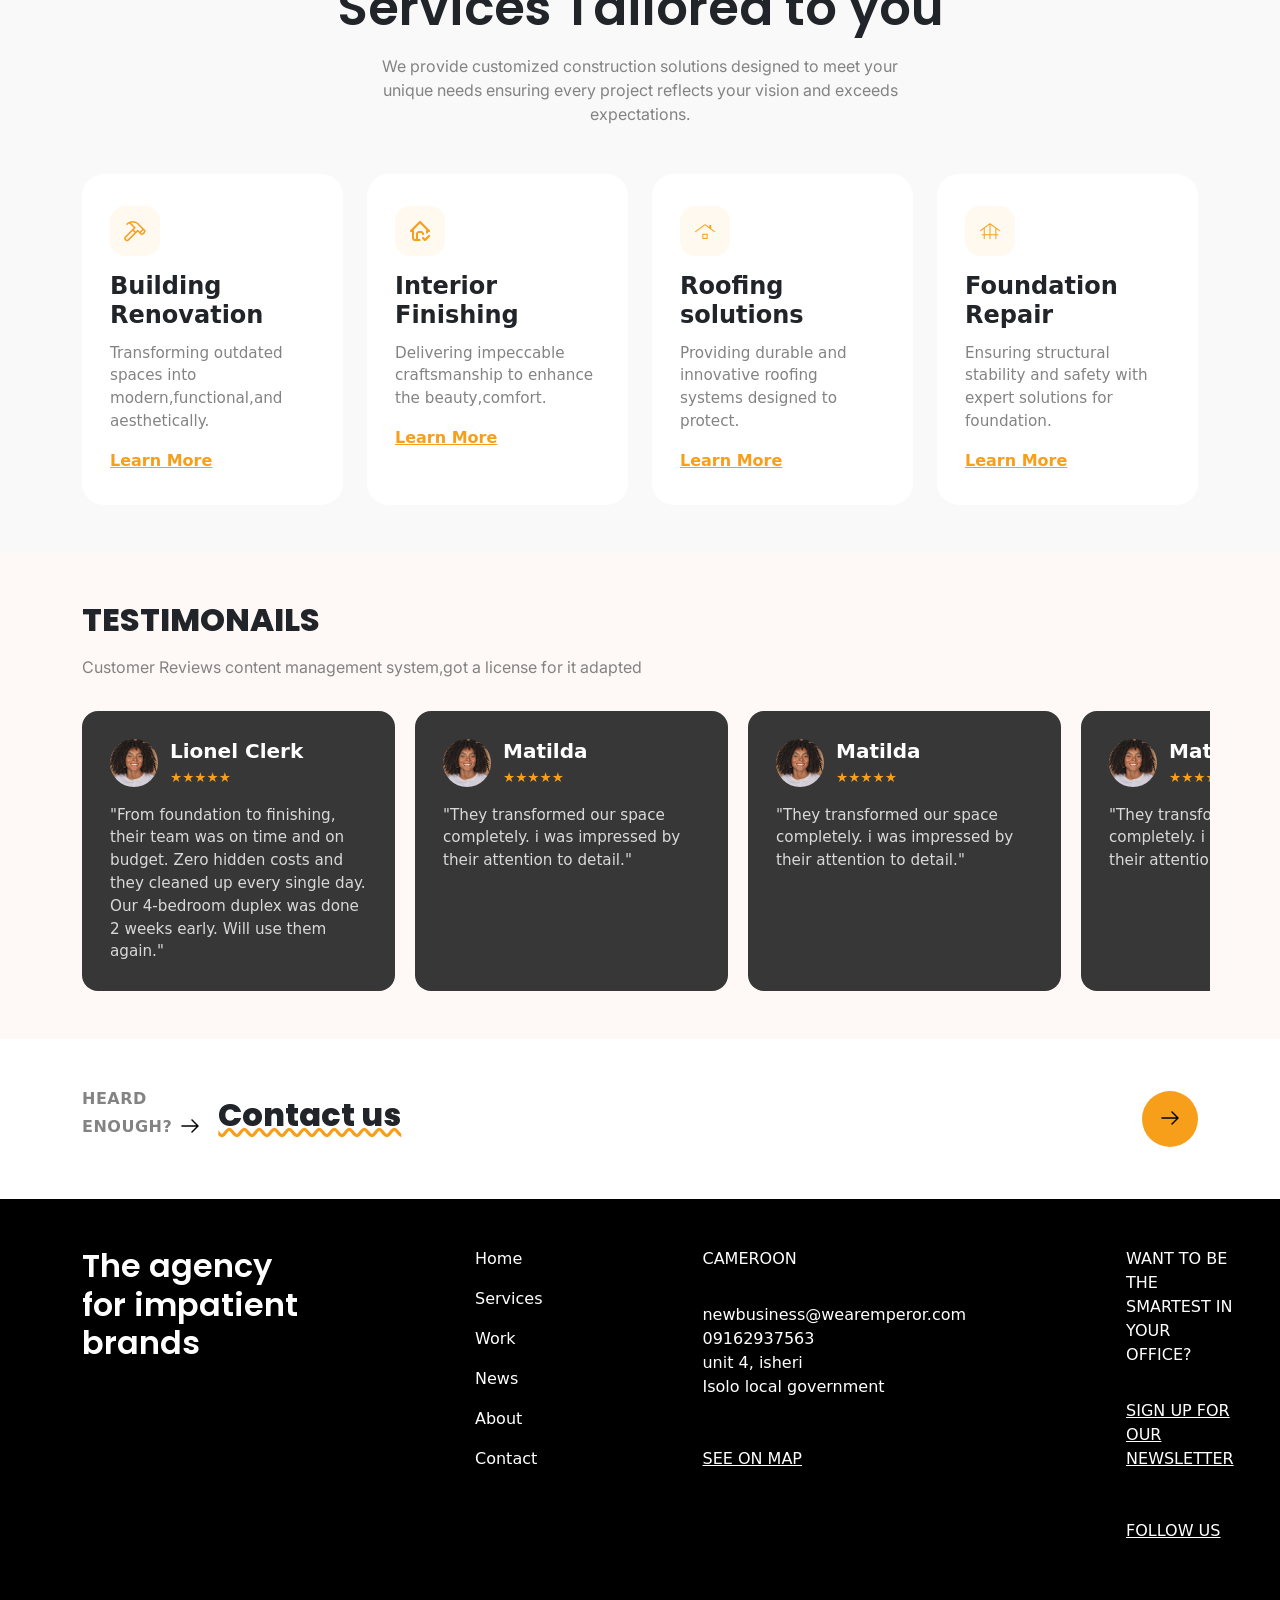
==== commit 0bc44d04: "fixes: worked on project" ====
--- a/index.html
+++ b/index.html
@@ -37,9 +37,15 @@
             <li class="nav-item">
               <a class="nav-link" href="services.html">Services</a>
             </li>
-            <li class="nav-item"><a class="nav-link" href="work.html">Work</a></li>
-            <li class="nav-item"><a class="nav-link" href="about.html">About</a></li>
-            <li class="nav-item"><a class="nav-link" href="contact.html">Contact</a></li>
+            <li class="nav-item">
+              <a class="nav-link" href="work.html">Work</a>
+            </li>
+            <li class="nav-item">
+              <a class="nav-link" href="about.html">About</a>
+            </li>
+            <li class="nav-item">
+              <a class="nav-link" href="contact.html">Contact</a>
+            </li>
           </ul>
 
           <button class="sign-up-btn">GET A QUOTE</button>
@@ -68,261 +74,301 @@
     </header>
     <!-- Main -->
     <main>
-
-
-    <section class="why-choose py-5">
-      <div class="container">
-        <div class="row  g-md-5">
-          <!-- Intro -->
-          <div class="col-lg-4 pt-3">
-            <h2 class="why-title">Why choose us?</h2>
-            <p class="why-text">
-              We will be happy to take on the implementation of a project of any
-              complexity. We guarantee the quality of our work and have many
-              years of experience in the field of repair.
+      <section class="why-choose py-5">
+        <div class="container">
+          <div class="row g-md-5">
+            <!-- Intro -->
+            <div class="col-lg-4 pt-3">
+              <h2 class="why-title">Why choose us?</h2>
+              <p class="why-text">
+                We will be happy to take on the implementation of a project of
+                any complexity. We guarantee the quality of our work and have
+                many years of experience in the field of repair.
+              </p>
+              <button class="btn view-more-btn">VIEW MORE</button>
+            </div>
+
+            <!-- Cards 2x2 -->
+            <div class="col-lg-8 pt-5">
+              <div class="row g-4 g-md-5">
+                <div class="col-md-6">
+                  <div class="feature-card border border-2">
+                    <img
+                      src="assests/Rectangle 10 (1).png"
+                      alt=""
+                      class="card-hook"
+                    />
+                    <h3 class="card-number">01.</h3>
+                    <h4 class="card-title">Versatility</h4>
+                    <p class="card-text">
+                      We have a master for every household problem
+                    </p>
+                  </div>
+                </div>
+
+                <div class="col-md-6">
+                  <div class="feature-card border border-2">
+                    <img
+                      src="assests/Rectangle 10 (1).png"
+                      alt=""
+                      class="card-hook"
+                    />
+                    <h3 class="card-number">02.</h3>
+                    <h4 class="card-title">Goodwill</h4>
+                    <p class="card-text">
+                      Even if your less into design and more into content
+                    </p>
+                  </div>
+                </div>
+
+                <div class="col-md-6">
+                  <div class="feature-card border border-2">
+                    <img
+                      src="assests/Rectangle 10 (1).png"
+                      alt=""
+                      class="card-hook"
+                    />
+                    <h3 class="card-number">03.</h3>
+                    <h4 class="card-title">Professionalism</h4>
+                    <p class="card-text">
+                      You made all the required mock ups for layout
+                    </p>
+                  </div>
+                </div>
+
+                <div class="col-md-6">
+                  <div class="feature-card border border-2">
+                    <img
+                      src="assests/Rectangle 10 (1).png"
+                      alt=""
+                      class="card-hook"
+                    />
+                    <h3 class="card-number">04.</h3>
+                    <h4 class="card-title">Loyalty</h4>
+                    <p class="card-text">
+                      Management system, got a license for it or adapted
+                    </p>
+                  </div>
+                </div>
+              </div>
+            </div>
+          </div>
+        </div>
+      </section>
+
+      <!-- Services -->
+      <section class="services-section py-5">
+        <div class="container text-center">
+          <h2 class="services-title">Services Tailored to you</h2>
+          <p class="services-text mx-auto">
+            We provide customized construction solutions designed to meet your
+            unique needs ensuring every project reflects your vision and exceeds
+            expectations.
+          </p>
+
+          <div class="row g-4 mt-4">
+            <div class="col-md-6 col-lg-3">
+              <div class="service-card">
+                <img src="assests/Frame 124.png" alt="" />
+                <h4 class="service-title">Building Renovation</h4>
+                <p class="service-text">
+                  Transforming outdated spaces into modern,functional,and
+                  aesthetically.
+                </p>
+                <a href="#" class="learn-more">Learn More</a>
+              </div>
+            </div>
+
+            <div class="col-md-6 col-lg-3">
+              <div class="service-card">
+                <img src="assests/Frame 124 (1).png" alt="" />
+                <h4 class="service-title">Interior Finishing</h4>
+                <p class="service-text">
+                  Delivering impeccable craftsmanship to enhance the
+                  beauty,comfort.
+                </p>
+                <a href="#" class="learn-more">Learn More</a>
+              </div>
+            </div>
+
+            <div class="col-md-6 col-lg-3">
+              <div class="service-card">
+                <img src="assests/Frame 124 (2).png" alt="" />
+                <h4 class="service-title">Roofing solutions</h4>
+                <p class="service-text">
+                  Providing durable and innovative roofing systems designed to
+                  protect.
+                </p>
+                <a href="#" class="learn-more">Learn More</a>
+              </div>
+            </div>
+
+            <div class="col-md-6 col-lg-3">
+              <div class="service-card">
+                <img src="assests/Frame 124 (3).png" alt="" />
+                <h4 class="service-title">Foundation Repair</h4>
+                <p class="service-text">
+                  Ensuring structural stability and safety with expert solutions
+                  for foundation.
+                </p>
+                <a href="#" class="learn-more">Learn More</a>
+              </div>
+            </div>
+          </div>
+        </div>
+      </section>
+
+      <!-- Testimonials -->
+      <section class="testimonials-section py-5">
+        <div class="container">
+          <h2 class="testimonials-title">TESTIMONAILS</h2>
+          <p class="testimonials-text">
+            Customer Reviews content management system,got a license for it
+            adapted
+          </p>
+
+          <div class="row flex-nowrap testimonials-row gap-5">
+            <!-- Card 1 -->
+            <div class="col-md-3">
+              <div class="testimonial-card">
+                <div class="testimonial-header">
+                  <img
+                    src="assests/Frame 124 (4).png"
+                    alt=""
+                    class="testimonial-avatar"
+                  />
+                  <div>
+                    <h5 class="testimonial-name">Lionel Clerk</h5>
+                    <div class="testimonial-stars">★★★★★</div>
+                  </div>
+                </div>
+                <p class="testimonial-text">
+                  "From foundation to finishing, their team was on time and on
+                  budget. Zero hidden costs and they cleaned up every single
+                  day. Our 4-bedroom duplex was done 2 weeks early. Will use
+                  them again."
+                </p>
+              </div>
+            </div>
+            <!-- Card 2 -->
+            <div class="col-md-3">
+              <div class="testimonial-card">
+                <div class="testimonial-header">
+                  <img
+                    src="assests/Frame 124 (4).png"
+                    alt=""
+                    class="testimonial-avatar"
+                  />
+                  <div>
+                    <h5 class="testimonial-name">Matilda</h5>
+                    <div class="testimonial-stars">★★★★★</div>
+                  </div>
+                </div>
+                <p class="testimonial-text">
+                  "They transformed our space completely. i was impressed by
+                  their attention to detail."
+                </p>
+              </div>
+            </div>
+            <!-- Card 3 -->
+            <div class="col-md-3">
+              <div class="testimonial-card">
+                <div class="testimonial-header">
+                  <img
+                    src="assests/Frame 124 (4).png"
+                    alt=""
+                    class="testimonial-avatar"
+                  />
+                  <div>
+                    <h5 class="testimonial-name">Matilda</h5>
+                    <div class="testimonial-stars">★★★★★</div>
+                  </div>
+                </div>
+                <p class="testimonial-text">
+                  "They transformed our space completely. i was impressed by
+                  their attention to detail."
+                </p>
+              </div>
+            </div>
+            <!-- Card 4 -->
+            <div class="col-md-3">
+              <div class="testimonial-card">
+                <div class="testimonial-header">
+                  <img
+                    src="assests/Frame 124 (4).png"
+                    alt=""
+                    class="testimonial-avatar"
+                  />
+                  <div>
+                    <h5 class="testimonial-name">Matilda</h5>
+                    <div class="testimonial-stars">★★★★★</div>
+                  </div>
+                </div>
+                <p class="testimonial-text">
+                  "They transformed our space completely. i was impressed by
+                  their attention to detail."
+                </p>
+              </div>
+            </div>
+          </div>
+        </div>
+      </section>
+
+      <!-- Contact us -->
+      <section class="contact-us-section py-5">
+        <div
+          class="container d-flex justify-content-between align-items-center"
+        >
+          <div class="d-flex cta-div">
+            <p class="heard-enough">
+              HEARD <br />
+              ENOUGH? <img src="assests/si_hammer-line.png" alt="" />
             </p>
-            <button class="btn view-more-btn">VIEW MORE</button>
-          </div>
-
-          <!-- Cards 2x2 -->
-          <div class="col-lg-8 pt-5">
-            <div class="row g-4 g-md-5">
-              <div class="col-md-6">
-                <div class="feature-card border border-2">
-                  <img
-                    src="assests/Rectangle 10 (1).png"
-                    alt=""
-                    class="card-hook"
-                  />
-                  <h3 class="card-number">01.</h3>
-                  <h4 class="card-title">Versatility</h4>
-                  <p class="card-text">
-                    We have a master for every household problem
-                  </p>
-                </div>
-              </div>
-
-              <div class="col-md-6">
-                <div class="feature-card border border-2">
-                  <img
-                    src="assests/Rectangle 10 (1).png"
-                    alt=""
-                    class="card-hook"
-                  />
-                  <h3 class="card-number">02.</h3>
-                  <h4 class="card-title">Goodwill</h4>
-                  <p class="card-text">
-                    Even if your less into design and more into content
-                  </p>
-                </div>
-              </div>
-
-              <div class="col-md-6">
-                <div class="feature-card border border-2">
-                  <img
-                    src="assests/Rectangle 10 (1).png"
-                    alt=""
-                    class="card-hook"
-                  />
-                  <h3 class="card-number">03.</h3>
-                  <h4 class="card-title">Professionalism</h4>
-                  <p class="card-text">
-                    You made all the required mock ups for layout
-                  </p>
-                </div>
-              </div>
-
-              <div class="col-md-6">
-                <div class="feature-card border border-2">
-                  <img
-                    src="assests/Rectangle 10 (1).png"
-                    alt=""
-                    class="card-hook"
-                  />
-                  <h3 class="card-number">04.</h3>
-                  <h4 class="card-title">Loyalty</h4>
-                  <p class="card-text">
-                    Management system, got a license for it or adapted
-                  </p>
-                </div>
-              </div>
-            </div>
-          </div>
-        </div>
-      </div>
-    </section>
-
-    <!-- Services -->
-    <section class="services-section py-5">
-      <div class="container text-center">
-        <h2 class="services-title">Services Tailored to you</h2>
-        <p class="services-text mx-auto">
-          We provide customized construction solutions designed to meet your
-          unique needs ensuring every project reflects your vision and exceeds
-          expectations.
-        </p>
-
-        <div class="row g-4 mt-4">
-          <div class="col-md-6 col-lg-3">
-            <div class="service-card">
-                <img src="assests/Frame 124.png" alt="" />
-              <h4 class="service-title">Building Renovation</h4>
-              <p class="service-text">
-                Transforming outdated spaces into modern,functional,and
-                aesthetically.
-              </p>
-              <a href="#" class="learn-more">Learn More</a>
-            </div>
-          </div>
-
-          <div class="col-md-6 col-lg-3">
-            <div class="service-card">
-                <img src="assests/Frame 124 (1).png" alt="" />
-              <h4 class="service-title">Interior Finishing</h4>
-              <p class="service-text">
-                Delivering impeccable craftsmanship to enhance the
-                beauty,comfort.
-              </p>
-              <a href="#" class="learn-more">Learn More</a>
-            </div>
-          </div>
-
-          <div class="col-md-6 col-lg-3">
-            <div class="service-card">
-                <img src="assests/Frame 124 (2).png" alt="" />
-              <h4 class="service-title">Roofing solutions</h4>
-              <p class="service-text">
-                Providing durable and innovative roofing systems designed to
-                protect.
-              </p>
-              <a href="#" class="learn-more">Learn More</a>
-            </div>
-          </div>
-
-          <div class="col-md-6 col-lg-3">
-            <div class="service-card">
-                <img src="assests/Frame 124 (3).png" alt="" />
-              <h4 class="service-title">Foundation Repair</h4>
-              <p class="service-text">
-                Ensuring structural stability and safety with expert solutions
-                for foundation.
-              </p>
-              <a href="#" class="learn-more">Learn More</a>
-            </div>
-          </div>
-        </div>
-      </div>
-    </section>
-
-    <!-- Testimonials -->
-    <section class="testimonials-section py-5">
-      <div class="container">
-        <h2 class="testimonials-title">TESTIMONAILS</h2>
-        <p class="testimonials-text">
-          Customer Reviews content management system,got a license for it
-          adapted
-        </p>
-
-        <div class="row flex-nowrap testimonials-row gap-5">
-          <!-- Card 1 -->
-          <div class="col-md-3">
-            <div class="testimonial-card">
-              <div class="testimonial-header">
-                <img
-                  src="assests/Frame 124 (4).png"
-                  alt=""
-                  class="testimonial-avatar"
-                />
-                <div>
-                  <h5 class="testimonial-name">Lionel Clerk</h5>
-                  <div class="testimonial-stars">★★★★★</div>
-                </div>
-              </div>
-              <p class="testimonial-text">
-                "From foundation to finishing, their team was on time and on budget. Zero hidden costs and they cleaned up every single day. Our 4-bedroom duplex was done 2 weeks early. Will use them again."
-              </p>
-            </div>
-          </div>
-<!-- Card 2 -->
-          <div class="col-md-3">
-            <div class="testimonial-card">
-              <div class="testimonial-header">
-                <img
-                  src="assests/Frame 124 (4).png"
-                  alt=""
-                  class="testimonial-avatar"
-                />
-                <div>
-                  <h5 class="testimonial-name">Matilda</h5>
-                  <div class="testimonial-stars">★★★★★</div>
-                </div>
-              </div>
-              <p class="testimonial-text">
-                "They transformed our space completely. i was impressed by
-                their attention to detail."
-              </p>
-            </div>
-          </div>
-<!-- Card 3 -->
-          <div class="col-md-3">
-            <div class="testimonial-card">
-              <div class="testimonial-header">
-                <img
-                  src="assests/Frame 124 (4).png"
-                  alt=""
-                  class="testimonial-avatar"
-                />
-                <div>
-                  <h5 class="testimonial-name">Matilda</h5>
-                  <div class="testimonial-stars">★★★★★</div>
-                </div>
-              </div>
-              <p class="testimonial-text">
-                "They transformed our space completely. i was impressed by
-                their attention to detail."
-              </p>
-            </div>
-          </div>
-<!-- Card 4 -->
-                    <div class="col-md-3">
-            <div class="testimonial-card">
-              <div class="testimonial-header">
-                <img
-                  src="assests/Frame 124 (4).png"
-                  alt=""
-                  class="testimonial-avatar"
-                />
-                <div>
-                  <h5 class="testimonial-name">Matilda</h5>
-                  <div class="testimonial-stars">★★★★★</div>
-                </div>
-              </div>
-              <p class="testimonial-text">
-                "They transformed our space completely. i was impressed by
-                their attention to detail."
-              </p>
-            </div>
-          </div>
-
-        </div>
-        
-      </div>
-    </section>
-
-<!-- Contact us -->
-    <section class="contact-us-section py-5">
-      <div class="container d-flex justify-content-between align-items-center">
-        <div class="d-flex cta-div">
-          <p class="heard-enough">HEARD ENOUGH?</p>
-          <h2 class="contact-title">Contact us</h2>
-        </div>
-        <div class="d-flex align-items-center">
-           <a href="#" class="contact-arrow-btn"><img src="assests/si_hammer-line.png" alt=""></a>
-        </div>
-       
-      </div>
-    </section>
-        </main>
+
+            <h2 class="contact-title">Contact us</h2>
+          </div>
+          <div class="d-flex align-items-center">
+            <a href="#" class="contact-arrow-btn"
+              ><img src="assests/si_hammer-line.png" alt=""
+            /></a>
+          </div>
+        </div>
+      </section>
+    </main>
+
+    <footer>
+<div class="footer-div container d-flex py-5">
+  <div class="div-1">
+  <h3>The agency for impatient brands</h3>    
+  </div>
+<div class="div-2">
+  <p>Home</p>
+  <p>Services</p>
+  <p>Work</p>
+  <p>News</p>
+  <p>About</p>
+  <p>Contact</p>
+</div>
+
+<div class="div-3">
+
+<p>CAMEROON</p>
+<p id="p-1">newbusiness@wearemperor.com <br>
+09162937563 <br>
+unit 4, isheri <br>
+Isolo local government</p>
+<p class="footer-p">SEE ON MAP</p>
+</div>
+
+<div class="div-4">
+<p>WANT TO BE THE SMARTEST IN YOUR OFFICE?</p>
+<p class="footer-p">SIGN UP FOR OUR NEWSLETTER</p>
+<p class="footer-p">FOLLOW US</p>
+</div>
+
+</div>
+
+    </footer>
 
     <script
       src="https://cdn.jsdelivr.net/npm/bootstrap@5.3.8/dist/js/bootstrap.bundle.min.js"
@@ -331,4 +377,3 @@
     ></script>
   </body>
 </html>
-
--- a/style.css
+++ b/style.css
@@ -391,6 +391,41 @@
 gap: 1rem;
 }
 
+.heard-enough-div img{
+
+}
+
+/* Footer */
+footer {
+  background-color: black;
+}
+
+footer p, h3 {
+  color: white;
+}
+
+.footer-div {
+  gap: 10rem;
+}
+
+.footer-p {
+  text-decoration: underline;
+}
+
+footer h3 {
+  font-family: var(--ff-poppins);
+  font-weight: 600;
+  font-size: 32px;
+  width: 233px;
+}
+
+.footer-p {
+  padding: 1rem 0;
+}
+
+footer #p-1 {
+  padding: 1rem 0;
+}
 /* tablet screen */
 @media (min-width: 768px) and (max-width: 991px) {
   /* Navbar */
@@ -434,6 +469,14 @@
   .contact-title {
     font-size: 2rem;
   }
+
+  .footer-div {
+  gap: 1rem;
+}
+
+footer h3 {
+  font-size: 24px;
+}
 }
 
 /* mobile screen */
@@ -506,4 +549,23 @@
   .contact-title {
     font-size: 2rem;
   }
+.cta-div {
+  flex-direction: column;
+ justify-content: center;
+}
+  .footer-div {
+    display: flex;
+    flex-direction: column;
+  }
+
+  footer h3 {
+  width: 100%;
+}
+
+.footer-div {
+  gap: 2rem;
+}
+
+
+
 }
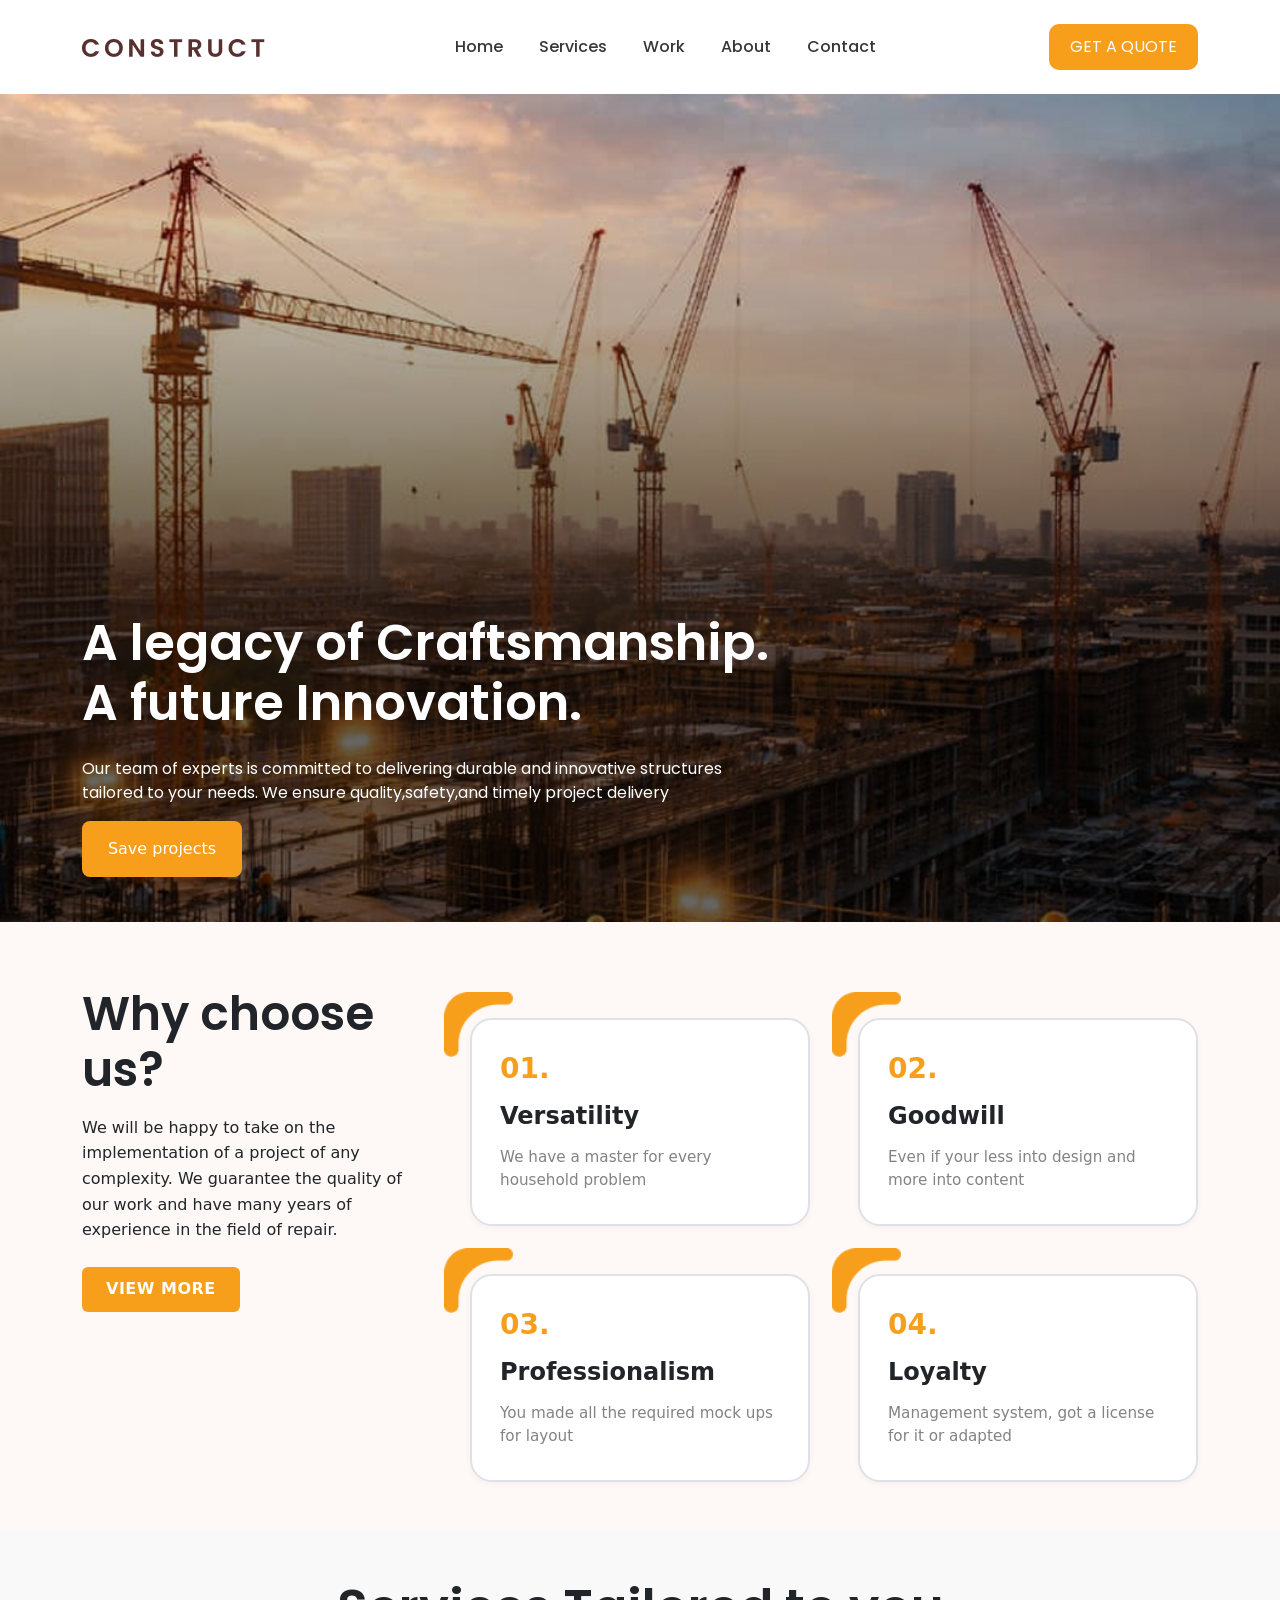
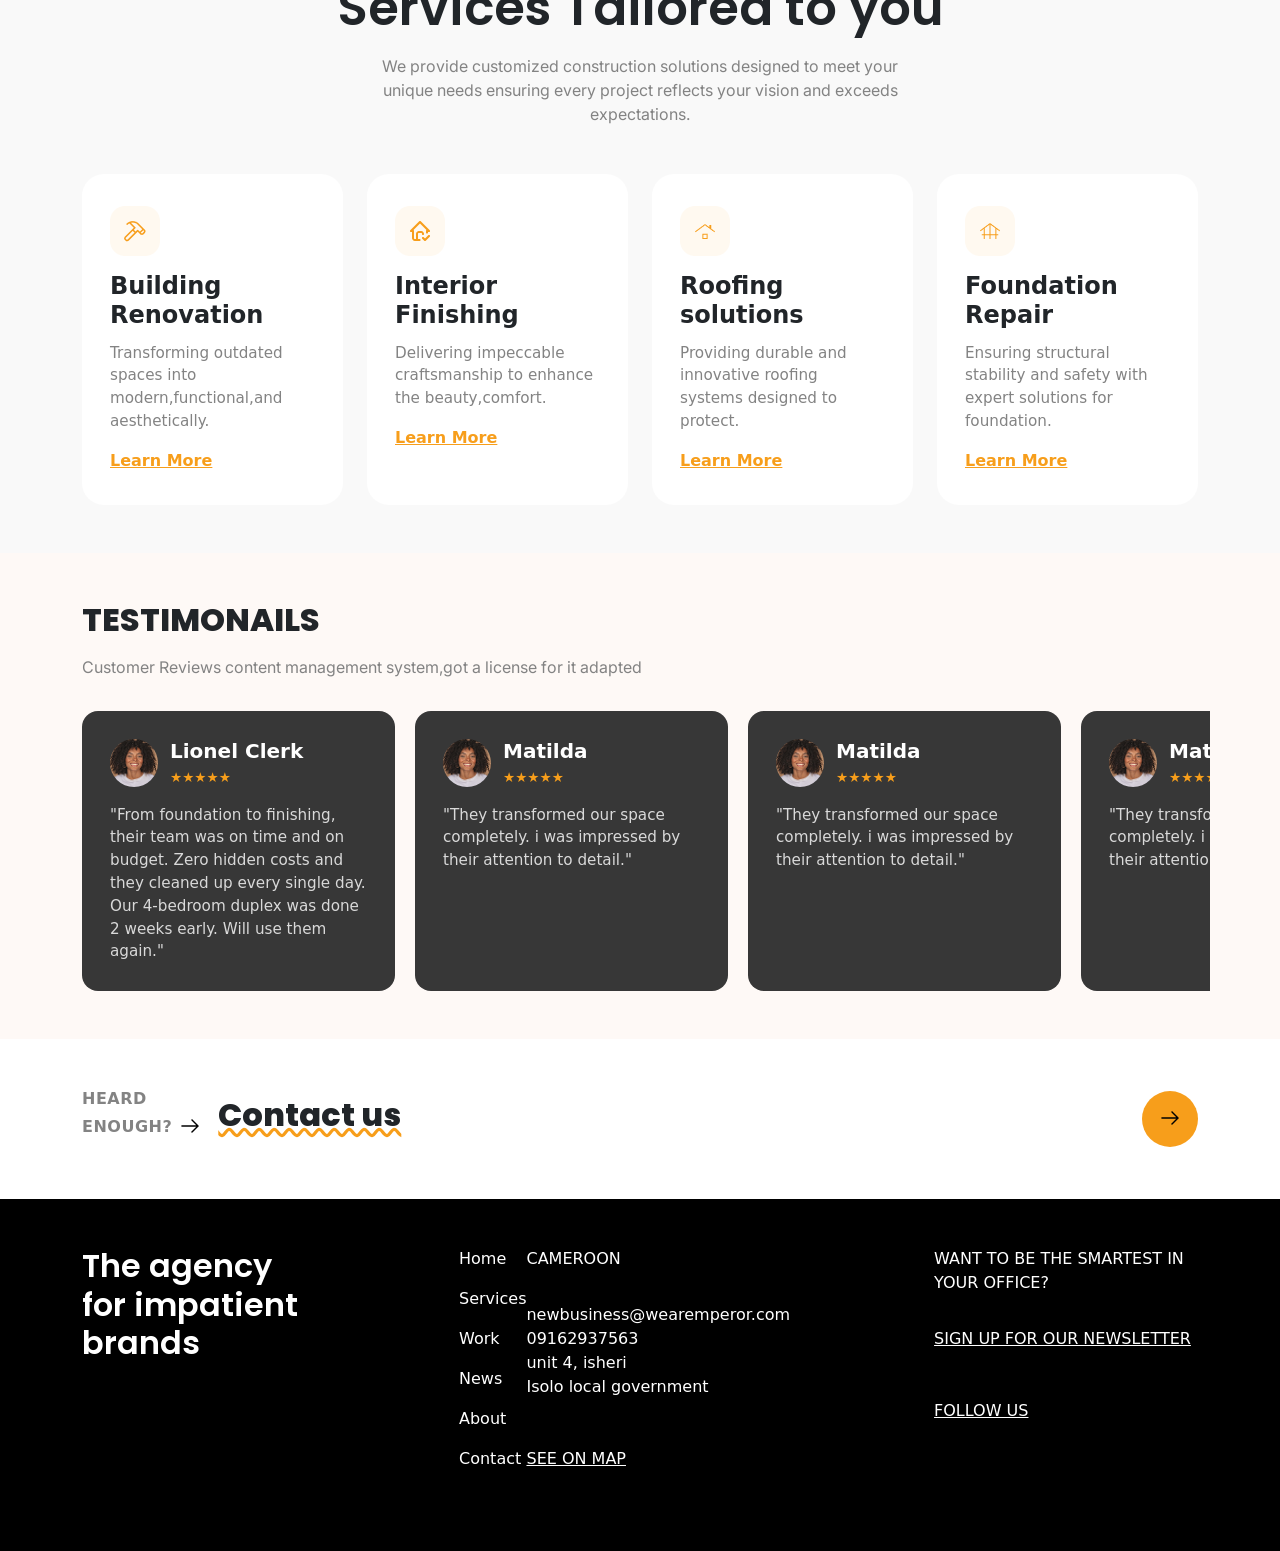
==== commit 2f9f0d0f: "fixed footer" ====
--- a/index.html
+++ b/index.html
@@ -338,9 +338,11 @@
 
     <footer>
 <div class="footer-div container d-flex py-5">
+  <div class="div-5">
   <div class="div-1">
   <h3>The agency for impatient brands</h3>    
   </div>
+
 <div class="div-2">
   <p>Home</p>
   <p>Services</p>
@@ -349,7 +351,8 @@
   <p>About</p>
   <p>Contact</p>
 </div>
-
+  </div>
+<div class="div-6">
 <div class="div-3">
 
 <p>CAMEROON</p>
@@ -365,6 +368,8 @@
 <p class="footer-p">SIGN UP FOR OUR NEWSLETTER</p>
 <p class="footer-p">FOLLOW US</p>
 </div>
+</div>
+
 
 </div>
 
--- a/style.css
+++ b/style.css
@@ -405,7 +405,8 @@
 }
 
 .footer-div {
-  gap: 10rem;
+  display: flex;
+  justify-content: space-between;
 }
 
 .footer-p {
@@ -426,6 +427,12 @@
 footer #p-1 {
   padding: 1rem 0;
 }
+
+footer .div-5, .div-6 {
+display: flex;
+gap: 9rem;
+}
+
 /* tablet screen */
 @media (min-width: 768px) and (max-width: 991px) {
   /* Navbar */
@@ -477,6 +484,17 @@
 footer h3 {
   font-size: 24px;
 }
+
+
+footer .div-5, .div-6 {
+display: flex;
+gap: 8rem;
+}
+
+.footer-div {
+  display: flex;
+  flex-direction: column;
+}
 }
 
 /* mobile screen */
@@ -563,9 +581,21 @@
 }
 
 .footer-div {
-  gap: 2rem;
-}
-
-
-
+
+}
+
+footer .div-5, .div-6 {
+display: flex;
+flex-direction: column;
+}
+
+.footer-div {
+  display: flex;
+  flex-direction: column;
+}
+
+footer .div-5, .div-6 {
+display: flex;
+gap: 0em;
+}
 }
